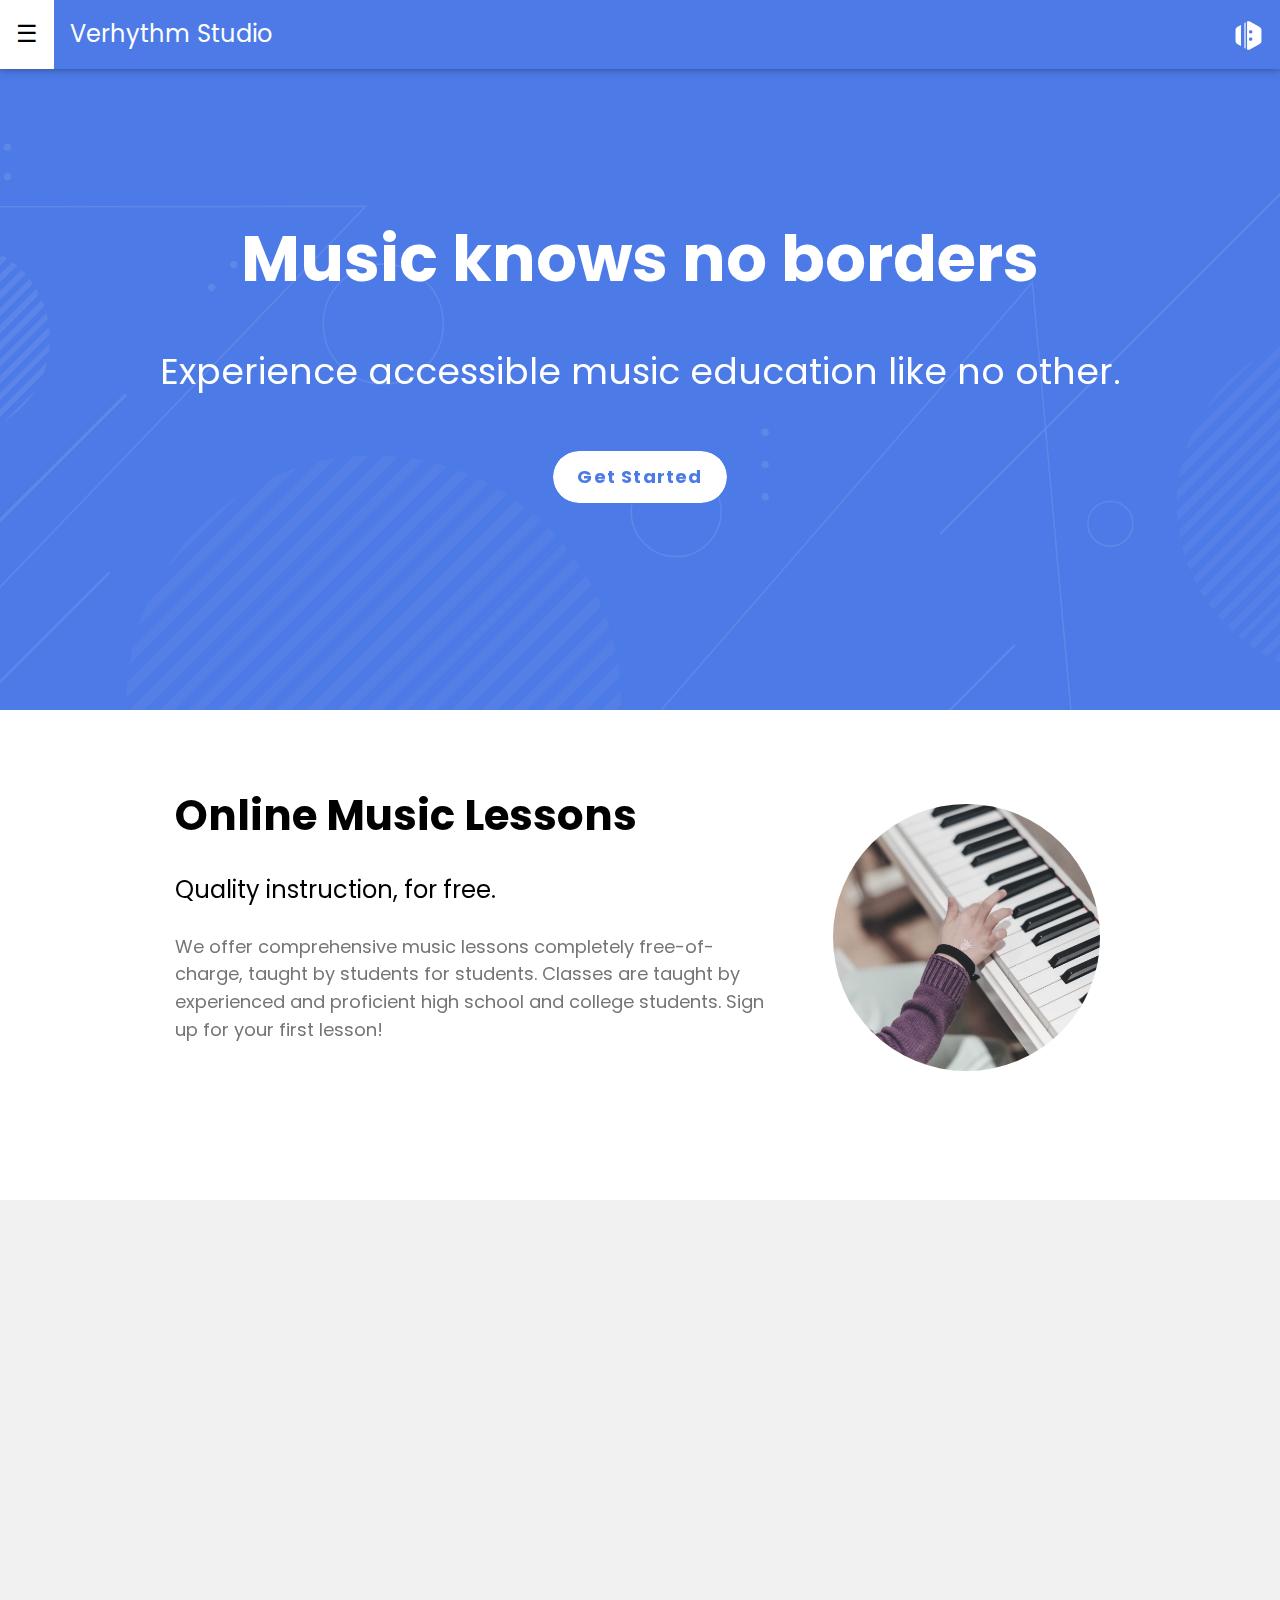
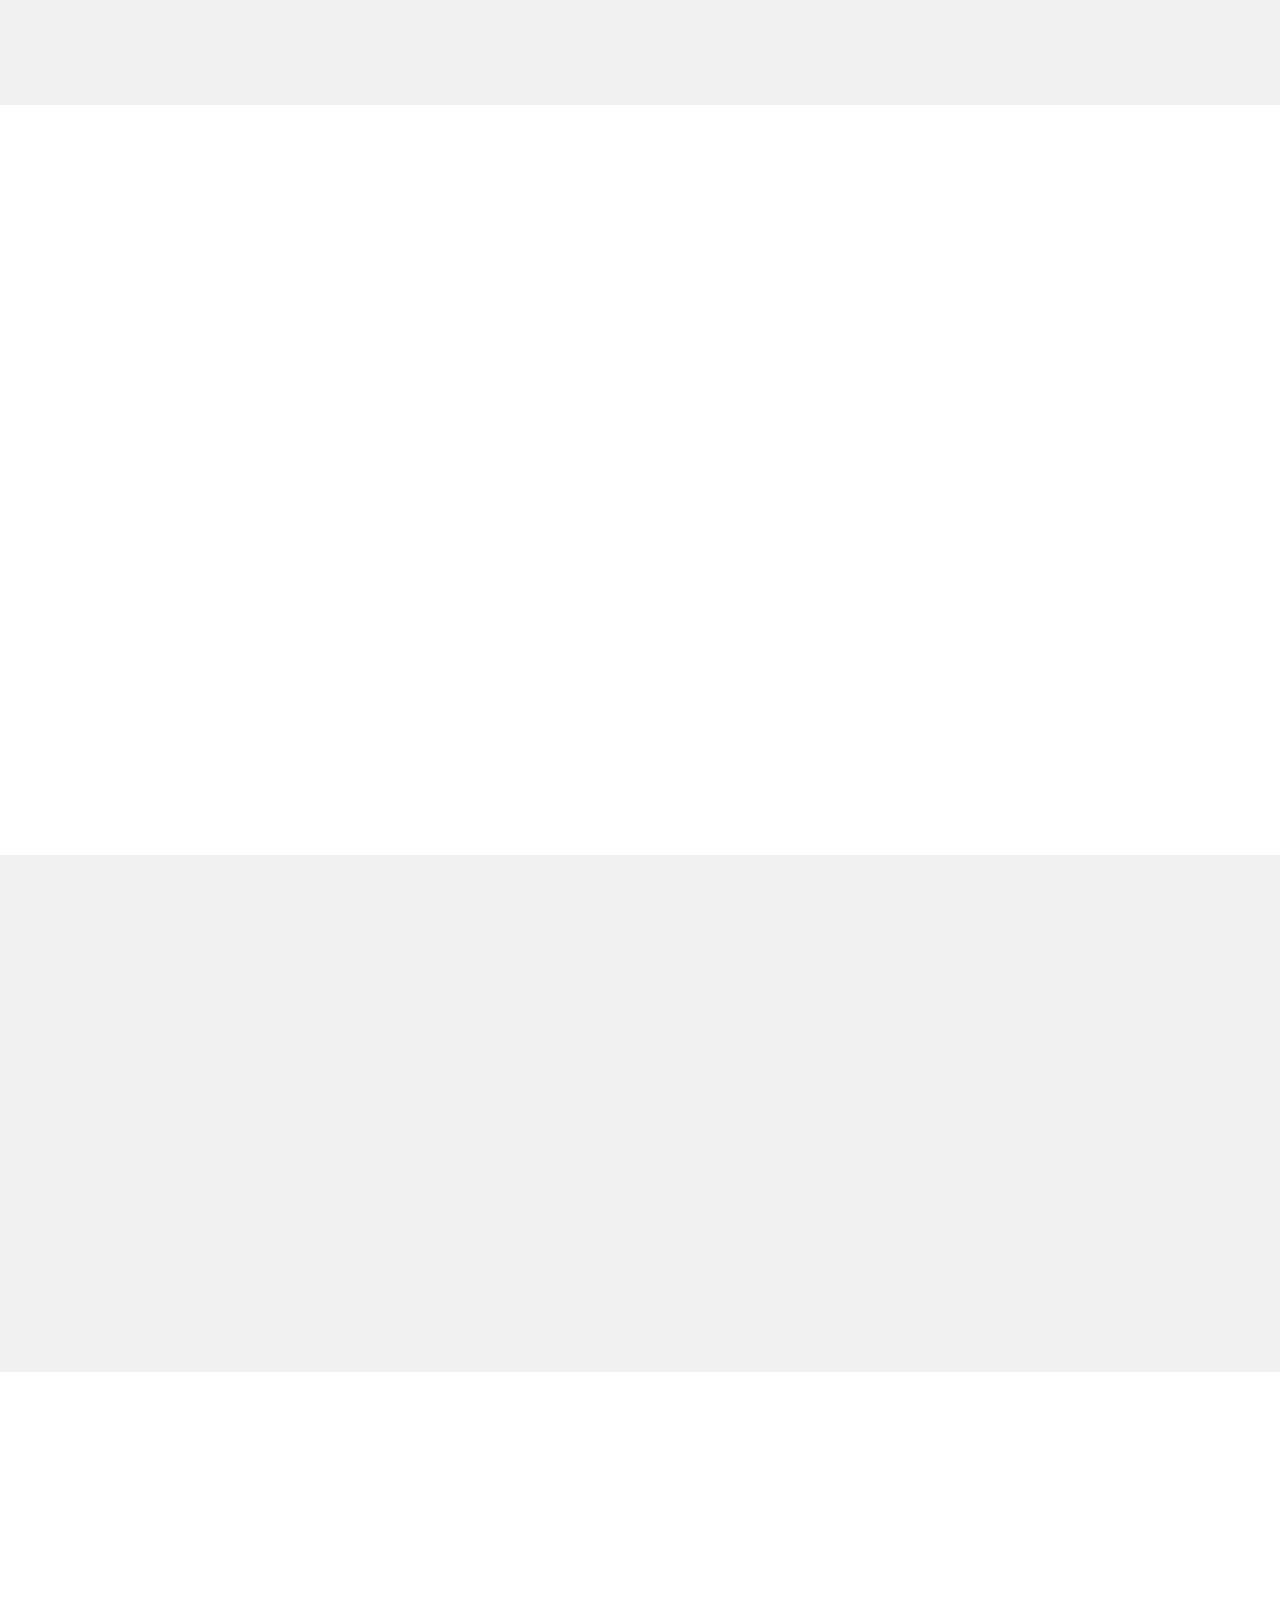
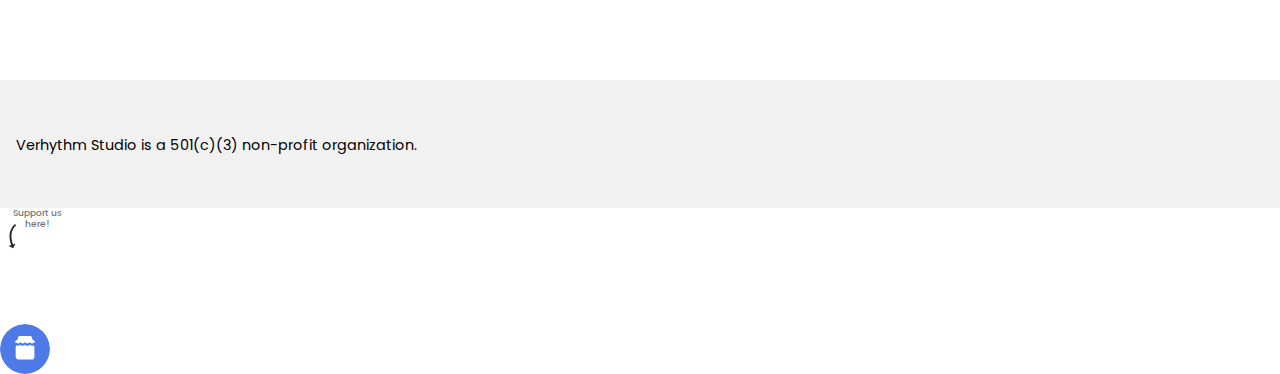
==== index.html @ 6db0c498 "Update index.html" ====
<!DOCTYPE html>
<html lang="en">
<head>
<title>Verhythm Studio</title>
<meta charset="UTF-8">
<meta name="description" content="We are Verhythm, a group of high school students dedicated to providing accessible and available music education for everyone.">
<meta property="og:image" content="metadata.svg">
<meta name="keywords" content="Music, music lessons, music education, education, nonprofit, non-profit,
high school, free music lessons, free lessons, piano, violin, cello, flute, trumpet,
reading sheet music, music theory, strings, instrument lessons, instrument">
<meta name="icon" type="image/x-icon" href="favicon.ico">
<meta name="viewport" content="width=device-width, initial-scale=1">
<link rel="stylesheet" href="/css/main.css">
<link rel="stylesheet" href="https://fonts.googleapis.com/css?family=Poppins">
<link rel="stylesheet" href="https://unpkg.com/aos@next/dist/aos.css" />
<style>
body,h1,h2,h3,h4,h5 {font-family: "Poppins", sans-serif}
body {font-size:16px;}
.w3-half img{margin-bottom:-6px;margin-top:16px;opacity:0.8;cursor:pointer}
.w3-half img:hover{opacity:1}
</style>
</head>
<body>

<!-- Sidebar/menu -->
<nav class="w3-sidebar w3-card w3-top w3-large w3-padding w3-animate-left" style="display:none;z-index:3;width:280px;font-weight:bold;" id="mySidebar"><br>

  <div class="w3-container">
  	  <a href="javascript:void(0)" onclick="w3_close()" class="w3-button w3-xlarge w3-hover-light-grey">&times;</a>
    <h3 class="w3-padding"><b>Verhythm<br>Studio</b></h3>
  	<div class="w3-bar-block">
    	<a onclick="w3_close()" class="w3-bar-item w3-button w3-hover-light-grey">Home</a> 
    	<a href="https://aecyi.github.io/lessons" onclick="w3_close()" class="w3-bar-item w3-button w3-hover-light-grey">Lessons</a> 
    	<a href="https://aecyi.github.io/resources" onclick="w3_close()" class="w3-bar-item w3-button w3-hover-light-grey">Resources</a> 
    	<a href="https://verhythm.org/our-team" onclick="w3_close()" class="w3-bar-item w3-button w3-hover-light-grey">Our Team</a> 
    	<a href="https://aecyi.github.io/join-us" onclick="w3_close()" class="w3-bar-item w3-button w3-hover-light-grey">Join Us</a> 
    	<a href="https://aecyi.github.io/contact" onclick="w3_close()" class="w3-bar-item w3-button w3-hover-light-grey">Contact</a>
    	<a href="https://aecyi.github.io/donate" onclick="w3_close()" class="w3-bar-item w3-button w3-hover-indigo">Donate</a>
 	 </div>
  </div>
  
</nav>


<!-- Top menu -->
<div class="w3-top" style="z-index:2;">
  <div class="w3-indigo w3-xlarge w3-card" style="max-width:100%;margin:auto;">
    <div class="w3-button w3-padding-16 w3-left w3-hover-white" onclick="w3_open()">☰</div>
    <div class="w3-button w3-right w3-padding-16 w3-hover-indigo"><img src="white logo.svg" style="width:31px"></div>
    <div class="w3-button w3-center w3-padding-16 w3-hover-indigo">Verhythm Studio</div>
  </div>
</div>


<!-- Header -->
<header class="blue-background w3-container w3-center w3-text-white" style="padding:200px 30px">
  <h1 class="w3-jumbo" data-aos="fade-in" data-aos-delay="50"><b>Music knows no borders</b></h1>
  <p class="w3-xxlarge" data-aos="fade-in" data-aos-delay="200">Experience accessible music education like no other.</p>
<a href="https://aecyi.github.io/lessons" class="white-button w3-padding-large w3-large w3-margin-top" data-aos="fade-up" data-aos-delay="500"><b>Get Started</b></a>
</header>


<!-- Music Lessons -->
<div class="w3-row-padding w3-padding-64 w3-container w3-white">
  <div class="w3-content">
    <div class="w3-twothird" data-aos="fade-in" style="padding-left: 25px;padding-right: 25px">
      <h1><b>Online Music Lessons</b></h1>
      <p class="w3-xlarge">Quality instruction, for free.</p>

      <p class="w3-text-grey">We offer comprehensive music lessons completely free-of-charge, taught by students for students. 
Classes are taught by experienced and proficient high school and college students.  Sign up for your first lesson!</p>
<a href="https://aecyi.github.io/lessons" class="blue-button w3-padding-large w3-large w3-margin-top" data-aos="fade-in" data-aos-delay="100"><b>Learn More</b></a>
    </div>

    <div class="w3-third w3-center" data-aos="fade-in">
      <img src="music lessons.jpg" style="width:100%;border-radius:50%;padding:30px;vertical-align:middle" alt="Person playing the piano">
    </div>
  </div>
</div>


<!-- Online Resources -->
<div class="w3-row-padding w3-light-grey w3-padding-64 w3-container">
  <div class="w3-content">
    <div class="w3-third w3-center" data-aos="fade-in">
      <img src="glasses.jpg" style="width:100%;border-radius:50%;padding:30px;vertical-align:middle" alt="Glasses and sheet music">
    </div>

    <div class="w3-twothird" data-aos="fade-in" style="text-align:right;padding-left: 25px;padding-right: 25px">
      <h1><b>Online Music Resources</b></h1>
      <h4 class="w3-padding-16">Self-study with confidence.</h4>

      <p class="w3-text-dark-grey">We have a collection of online resources, including instructional videos and quizzes, that are dedicated to helping beginner students get started. 
Courses include reading sheet music, music theory, and others!</p>
<a href="https://aecyi.github.io/resources" class="blue-button w3-padding-large w3-large w3-margin-top" data-aos="fade-in" data-aos-delay="100"><b>Learn More</b></a>

    </div>
  </div>
</div>


<!-- Our Vision -->
<div class="w3-container black-background w3-text-white w3-center w3-padding-64">
    <h1 class="w3-margin w3-xlarge" data-aos="fade-in" style="padding-left: 25px;padding-right: 25px">We're a group of high school students dedicated to providing free music education for all.</h1>
<a href="https://aecyi.github.io/our-vision" class="white-button-black w3-padding-large w3-large w3-margin-top" data-aos="fade-in" data-aos-delay="100"><b>Our Vision</b></a>
</div>


<!-- Our Team -->
<div class="w3-row-padding w3-padding-64 w3-container w3-white">
  <div class="w3-content">
    <div class="w3-twothird" data-aos="fade-in" style="padding-left: 25px;padding-right: 25px">
      <h1><b>Our Team</b></h1>
      <h4 class="w3-padding-16">Meet your music instructors.</h4>

      <p class="w3-text-grey">Verhythm is composed of a team of volunteer instructors and operations members. Our experienced teachers are passionate about what they do and patient with children.</p>
<a href="https://aecyi.github.io/our-team" class="blue-button w3-padding-large w3-large w3-margin-top" data-aos="fade-in" data-aos-delay="100"><b>Our Team</b></a>

    </div>

    <div class="w3-third w3-center" data-aos="fade-in">
      <img src="team.jpg" style="width:100%;border-radius:50%;padding:30px;vertical-align:middle" alt="Team-building">
    </div>
  </div>
</div>


<!-- Join Our Team -->
<div class="w3-row-padding w3-light-grey w3-padding-64 w3-container">
  <div class="w3-content">
    <div class="w3-third w3-center" data-aos="fade-in">
      <img src="hourglass.jpg" style="width:100%;border-radius:50%;padding:30px;vertical-align:middle" alt="Hourglass">
    </div>

    <div class="w3-twothird" data-aos="fade-in" style="text-align:right;padding-left: 25px;padding-right: 25px">
      <h1><b>Teach at Verhythm</b></h1>
      <h4 class="w3-padding-16">Become an instructor and earn volunteer hours.</h4>

      <p class="w3-text-dark-grey">Love to teach students? Want to earn some extra volunteer hours? Apply to be an instructor at Verhythm!
We’re always looking for passionate, skilled instructors to join our team.</p>
<a href="https://aecyi.github.io/join-us" class="blue-button w3-padding-large w3-large w3-margin-top" data-aos="fade-in" data-aos-delay="100"><b>Join Our Team</b></a>
    </div>
  </div>
</div>


<!-- Donate -->
<div class="w3-container indigo-background w3-text-white w3-center w3-padding-64">
    <h1 class="w3-margin w3-xlarge" data-aos="fade-in" style="padding-left: 25px;padding-right: 25px">Want to support our cause? Consider making a donation towards Verhythm Studio. 100% goes towards improving our organization.</h1>
<a href="https://aecyi.github.io/donate" class="white-button-dark w3-padding-large w3-large w3-margin-top" data-aos="fade-in" data-aos-delay="100"><b>Donate</b></a>
</div>


<!-- Footer -->
<div class="w3-light-grey w3-container w3-padding-32" style="padding-right:58px"><p class="w3-left"><small>Verhythm Studio is a 501(c)(3) non-profit organization.</small></p></div>


<script>

// Script to open and close sidebar
function w3_open() {
  document.getElementById("mySidebar").style.display = "block";
  document.getElementById("myOverlay").style.display = "block";
}
 
function w3_close() {
  document.getElementById("mySidebar").style.display = "none";
  document.getElementById("myOverlay").style.display = "none";
}

// Modal Image Gallery
function onClick(element) {
  document.getElementById("img01").src = element.src;
  document.getElementById("modal01").style.display = "block";
  var captionText = document.getElementById("caption");
  captionText.innerHTML = element.alt;
}

</script>

<!-- initiate aos -->
<script src="https://unpkg.com/aos@next/dist/aos.js"></script>
<script>
    AOS.init({once:true, duration:"600"});
</script>

<script>
	var style = 2;
	var position = 1;
	var kofi = 1;
	var kofi_url = "https://www.ko-fi.com";
	var bmc = 1;
	var bmc_url = "https://www.buymeacoffee.com";
	var patreon = 1;
	var pat_url = "https://www.patreon.com";
	var paypal = 0;
</script>
<link rel="stylesheet" href="https://free-tiny.b-cdn.net/tinyjar.css">
<!-- <script src="https://free-tiny.b-cdn.net/tinyjar-script.js"></script> -->
<script src="coinwidget.js"></script>
	

</body>
</html>
---- css/main.css ----
/* W3.CSS 4.15 December 2020 by Jan Egil and Borge Refsnes */
html{box-sizing:border-box}*,*:before,*:after{box-sizing:inherit}
/* Extract from normalize.css by Nicolas Gallagher and Jonathan Neal git.io/normalize */
html{-ms-text-size-adjust:100%;-webkit-text-size-adjust:100%}body{margin:0}
article,aside,details,figcaption,figure,footer,header,main,menu,nav,section{display:block}summary{display:list-item}
audio,canvas,progress,video{display:inline-block}progress{vertical-align:baseline}
audio:not([controls]){display:none;height:0}[hidden],template{display:none}
a{background-color:transparent}a:active,a:hover{outline-width:0}
abbr[title]{border-bottom:none;text-decoration:underline;text-decoration:underline dotted}
b,strong{font-weight:bolder}dfn{font-style:italic}mark{background:#ff0;color:#000}
small{font-size:80%}sub,sup{font-size:75%;line-height:0;position:relative;vertical-align:baseline}
sub{bottom:-0.25em}sup{top:-0.5em}figure{margin:1em 40px}img{border-style:none}
code,kbd,pre,samp{font-family:monospace,monospace;font-size:1em}hr{box-sizing:content-box;height:0;overflow:visible}
button,input,select,textarea,optgroup{font:inherit;margin:0}optgroup{font-weight:bold}
button,input{overflow:visible}button,select{text-transform:none}
button,[type=button],[type=reset],[type=submit]{-webkit-appearance:button}
button::-moz-focus-inner,[type=button]::-moz-focus-inner,[type=reset]::-moz-focus-inner,[type=submit]::-moz-focus-inner{border-style:none;padding:0}
button:-moz-focusring,[type=button]:-moz-focusring,[type=reset]:-moz-focusring,[type=submit]:-moz-focusring{outline:1px dotted ButtonText}
fieldset{border:1px solid #c0c0c0;margin:0 2px;padding:.35em .625em .75em}
legend{color:inherit;display:table;max-width:100%;padding:0;white-space:normal}textarea{overflow:auto}
[type=checkbox],[type=radio]{padding:0}
[type=number]::-webkit-inner-spin-button,[type=number]::-webkit-outer-spin-button{height:auto}
[type=search]{-webkit-appearance:textfield;outline-offset:-2px}
[type=search]::-webkit-search-decoration{-webkit-appearance:none}
::-webkit-file-upload-button{-webkit-appearance:button;font:inherit}
/* End extract */
html,body{font-family:Verdana,sans-serif;font-size:15px;line-height:1.53}html{overflow-x:hidden}
h1{font-size:42px}h2{font-size:38px}h3{font-size:32px}h4{font-size:26px}h5{font-size:20px}h6{font-size:20px}p{font-size:18px}
.w3-serif{font-family:serif}.w3-sans-serif{font-family:sans-serif}.w3-cursive{font-family:cursive}.w3-monospace{font-family:monospace}
h1,h2,h3,h4,h5,h6{font-family:"Segoe UI",Arial,sans-serif;font-weight:400;margin:10px 0}.w3-wide{letter-spacing:5px}
hr{border:0;border-top:1px solid #eee;margin:20px 0}
.w3-image{max-width:100%;height:auto}img{vertical-align:middle}a{color:inherit}
.w3-table,.w3-table-all{border-collapse:collapse;border-spacing:0;width:100%;display:table}
.w3-table-all{border:1px solid #ccc}
.w3-bordered tr,.w3-table-all tr{border-bottom:1px solid #ddd}
.w3-striped tbody tr:nth-child(even){background-color:#f1f1f1}
.w3-table-all tr:nth-child(odd){background-color:#fff}
.w3-table-all tr:nth-child(even){background-color:#f1f1f1}
.w3-hoverable tbody tr:hover,.w3-ul.w3-hoverable li:hover{background-color:#ccc}
.w3-centered tr th,.w3-centered tr td{text-align:center}
.w3-table td,.w3-table th,.w3-table-all td,.w3-table-all th{padding:8px 8px;display:table-cell;text-align:left;vertical-align:top}
.w3-table th:first-child,.w3-table td:first-child,.w3-table-all th:first-child,.w3-table-all td:first-child{padding-left:16px}
.w3-btn,.w3-button{border:none;display:inline-block;padding:8px 16px;vertical-align:middle;overflow:hidden;text-decoration:none;color:inherit;background-color:inherit;text-align:center;cursor:pointer;white-space:nowrap}
.w3-btn:hover{box-shadow:0 8px 16px 0 rgba(0,0,0,0.2),0 6px 20px 0 rgba(0,0,0,0.19)}
.w3-btn,.w3-button{-webkit-touch-callout:none;-webkit-user-select:none;-khtml-user-select:none;-moz-user-select:none;-ms-user-select:none;user-select:none}   
.w3-disabled,.w3-btn:disabled,.w3-button:disabled{cursor:not-allowed;opacity:0.3}
.w3-disabled *,:disabled *{pointer-events:none}
.w3-btn.w3-disabled:hover,.w3-btn:disabled:hover{box-shadow:none}
.w3-badge,.w3-tag{background-color:#000;color:#fff;display:inline-block;padding-left:8px;padding-right:8px;text-align:center}.w3-badge{border-radius:50%}
.w3-ul{list-style-type:none;padding:0;margin:0}
.w3-ul li{padding:8px 16px;border-bottom:1px solid #ddd}
.w3-ul li:last-child{border-bottom:none}
.w3-tooltip,.w3-display-container{position:relative}
.w3-tooltip .w3-text{display:none}.w3-tooltip:hover .w3-text{display:inline-block}
.w3-ripple:active{opacity:0.5}.w3-ripple{transition:opacity 0s}
.w3-input{padding:8px;display:block;border:none;border-bottom:1px solid #ccc;width:100%}
.w3-select{padding:9px 0;width:100%;border:none;border-bottom:1px solid #ccc}
.w3-dropdown-click,.w3-dropdown-hover{position:relative;display:inline-block;cursor:pointer}
.w3-dropdown-hover:hover .w3-dropdown-content{display:block}
.w3-dropdown-hover:first-child,.w3-dropdown-click:hover{background-color:#ccc;color:#000}
.w3-dropdown-hover:hover > .w3-button:first-child,.w3-dropdown-click:hover > .w3-button:first-child{background-color:#ccc;color:#000}
.w3-dropdown-content{cursor:auto;color:#000;background-color:#fff;display:none;position:absolute;min-width:160px;margin:0;padding:0;z-index:1}
.w3-check,.w3-radio{width:24px;height:24px;position:relative;top:6px}
.w3-sidebar{height:100%;width:200px;background-color:#fff;position:fixed!important;z-index:1;overflow:auto}
.w3-bar-block .w3-dropdown-hover,.w3-bar-block .w3-dropdown-click{width:100%}
.w3-bar-block .w3-dropdown-hover .w3-dropdown-content,.w3-bar-block .w3-dropdown-click .w3-dropdown-content{min-width:100%}
.w3-bar-block .w3-dropdown-hover .w3-button,.w3-bar-block .w3-dropdown-click .w3-button{width:100%;text-align:left;padding:8px 16px}
.w3-main,#main{transition:margin-left .4s}
.w3-modal{z-index:3;display:none;padding-top:100px;position:fixed;left:0;top:0;width:100%;height:100%;overflow:auto;background-color:rgb(0,0,0);background-color:rgba(0,0,0,0.4)}
.w3-modal-content{margin:auto;background-color:#fff;position:relative;padding:0;outline:0;width:600px}
.w3-bar{width:100%;overflow:hidden}
.w3-center .w3-bar{display:inline-block;width:auto}
.w3-bar .w3-bar-item{padding:8px 16px;float:left;width:auto;border:none;display:block;outline:0}
.w3-bar .w3-dropdown-hover,.w3-bar .w3-dropdown-click{position:static;float:left}
.w3-bar .w3-button{white-space:normal}
.w3-bar-block .w3-bar-item{width:100%;display:block;padding:8px 16px;text-align:left;border:none;white-space:normal;float:none;outline:0}
.w3-bar-block.w3-center 
.w3-bar-item{text-align:center}
.w3-block{display:block;width:100%}
.w3-responsive{display:block;overflow-x:auto}
.w3-container:after,.w3-container:before,.w3-panel:after,.w3-panel:before,.w3-row:after,.w3-row:before,.w3-row-padding:after,.w3-row-padding:before,
.w3-cell-row:before,.w3-cell-row:after,.w3-clear:after,.w3-clear:before,.w3-bar:before,.w3-bar:after{content:"";display:table;clear:both}
.w3-col,.w3-half,.w3-third,.w3-twothird,.w3-threequarter,.w3-quarter{float:left;width:100%}

.w3-col.s1{width:8.33333%}
.w3-col.s2{width:16.66666%}
.w3-col.s3{width:24.99999%}
.w3-col.s4{width:33.33333%}
.w3-col.s5{width:41.66666%}
.w3-col.s6{width:49.99999%}
.w3-col.s7{width:58.33333%}
.w3-col.s8{width:66.66666%}
.w3-col.s9{width:74.99999%}
.w3-col.s10{width:83.33333%}
.w3-col.s11{width:91.66666%}
.w3-col.s12{width:99.99999%}

@media (min-width:900px){.w3-col.m1{width:8.33333%}.w3-col.m2{width:16.66666%}.w3-col.m3,.w3-quarter{width:24.99999%}.w3-col.m4,.w3-third{width:33.33333%}
.w3-col.m5{width:41.66666%}.w3-col.m6,.w3-half{width:49.99999%}.w3-col.m7{width:58.33333%}.w3-col.m8,.w3-twothird{width:66.66666%}
.w3-col.m9,.w3-threequarter{width:74.99999%}.w3-col.m10{width:83.33333%}.w3-col.m11{width:91.66666%}.w3-col.m12{width:99.99999%}}
@media (min-width:993px){.w3-col.l1{width:8.33333%}.w3-col.l2{width:16.66666%}.w3-col.l3{width:24.99999%}.w3-col.l4{width:33.33333%}
.w3-col.l5{width:41.66666%}.w3-col.l6{width:49.99999%}.w3-col.l7{width:58.33333%}.w3-col.l8{width:66.66666%}
.w3-col.l9{width:74.99999%}.w3-col.l10{width:83.33333%}.w3-col.l11{width:91.66666%}.w3-col.l12{width:99.99999%}}
.w3-rest{overflow:hidden}.w3-stretch{margin-left:-16px;margin-right:-16px}
.w3-content,.w3-auto{margin-left:auto;margin-right:auto}.w3-content{max-width:980px}.w3-auto{max-width:1140px}
.w3-cell-row{display:table;width:100%}.w3-cell{display:table-cell}
.w3-cell-top{vertical-align:top}.w3-cell-middle{vertical-align:middle}.w3-cell-bottom{vertical-align:bottom}
.w3-hide{display:none!important}.w3-show-block,.w3-show{display:block!important}.w3-show-inline-block{display:inline-block!important}
@media (max-width:1205px){.w3-auto{max-width:95%}}
@media (max-width:600px){.w3-modal-content{margin:0 10px;width:auto!important}.w3-modal{padding-top:30px}
.w3-dropdown-hover.w3-mobile .w3-dropdown-content,.w3-dropdown-click.w3-mobile .w3-dropdown-content{position:relative}	
.w3-hide-small{display:none!important}.w3-mobile{display:block;width:100%!important}.w3-bar-item.w3-mobile,.w3-dropdown-hover.w3-mobile,.w3-dropdown-click.w3-mobile{text-align:center}
.w3-dropdown-hover.w3-mobile,.w3-dropdown-hover.w3-mobile .w3-btn,.w3-dropdown-hover.w3-mobile .w3-button,.w3-dropdown-click.w3-mobile,.w3-dropdown-click.w3-mobile .w3-btn,.w3-dropdown-click.w3-mobile .w3-button{width:100%}}
@media (max-width:768px){.w3-modal-content{width:500px}.w3-modal{padding-top:50px}}
@media (min-width:993px){.w3-modal-content{width:900px}.w3-hide-large{display:none!important}.w3-sidebar.w3-collapse{display:block!important}}
@media (max-width:992px) and (min-width:601px){.w3-hide-medium{display:none!important}}
@media (max-width:992px){.w3-sidebar.w3-collapse{display:none}.w3-main{margin-left:0!important;margin-right:0!important}.w3-auto{max-width:100%}}

.w3-top,.w3-bottom{position:fixed;width:100%;z-index:1}
.w3-top{top:0}
.w3-bottom{bottom:0}
.w3-overlay{position:fixed;display:none;width:100%;height:100%;top:0;left:0;right:0;bottom:0;background-color:rgba(0,0,0,0.5);z-index:2}

.w3-display-topleft{position:absolute;left:0;top:0}
.w3-display-topright{position:absolute;right:0;top:0}
.w3-display-bottomleft{position:absolute;left:0;bottom:0}
.w3-display-bottomright{position:absolute;right:0;bottom:0}
.w3-display-middle{position:absolute;top:50%;left:50%;transform:translate(-50%,-50%);-ms-transform:translate(-50%,-50%)}
.w3-display-left{position:absolute;top:50%;left:0%;transform:translate(0%,-50%);-ms-transform:translate(-0%,-50%)}
.w3-display-right{position:absolute;top:50%;right:0%;transform:translate(0%,-50%);-ms-transform:translate(0%,-50%)}
.w3-display-topmiddle{position:absolute;left:50%;top:0;transform:translate(-50%,0%);-ms-transform:translate(-50%,0%)}
.w3-display-bottommiddle{position:absolute;left:50%;bottom:0;transform:translate(-50%,0%);-ms-transform:translate(-50%,0%)}
.w3-display-container:hover .w3-display-hover{display:block}
.w3-display-container:hover span.w3-display-hover{display:inline-block}
.w3-display-hover{display:none}
.w3-display-position{position:absolute}
.w3-circle{border-radius:50%}

.w3-round-small{border-radius:2px}
.w3-round,.w3-round-medium{border-radius:4px}
.w3-round-large{border-radius:8px}
.w3-round-xlarge{border-radius:16px}
.w3-round-xxlarge{border-radius:32px}

.w3-row-padding,.w3-row-padding>.w3-half,.w3-row-padding>.w3-third,.w3-row-padding>.w3-twothird,.w3-row-padding>.w3-threequarter,.w3-row-padding>.w3-quarter,.w3-row-padding>.w3-col{padding:0 8px}
.w3-container,.w3-panel{padding:0.01em 16px}
.w3-panel{margin-top:16px;margin-bottom:16px}
.w3-code,.w3-codespan{font-family:Consolas,"courier new";font-size:16px}
.w3-code{width:auto;background-color:#fff;padding:8px 12px;border-left:4px solid #4CAF50;word-wrap:break-word}
.w3-codespan{color:crimson;background-color:#f1f1f1;padding-left:4px;padding-right:4px;font-size:110%}
.w3-card,.w3-card-2{box-shadow:0 2px 5px 0 rgba(0,0,0,0.16),0 2px 10px 0 rgba(0,0,0,0.12)}
.w3-card-4,.w3-hover-shadow:hover{box-shadow:0 4px 10px 0 rgba(0,0,0,0.2),0 4px 20px 0 rgba(0,0,0,0.19)}

.w3-spin{animation:w3-spin 2s infinite linear}@keyframes w3-spin{0%{transform:rotate(0deg)}100%{transform:rotate(359deg)}}
.w3-animate-fading{animation:fading 10s infinite}@keyframes fading{0%{opacity:0}50%{opacity:1}100%{opacity:0}}
.w3-animate-opacity{animation:opac 0.8s}@keyframes opac{from{opacity:0} to{opacity:1}}
.w3-animate-top{position:relative;animation:animatetop 0.4s}@keyframes animatetop{from{top:-300px;opacity:0} to{top:0;opacity:1}}
.w3-animate-left{position:relative;animation:animateleft 0.4s}@keyframes animateleft{from{left:-300px;opacity:0} to{left:0;opacity:1}}
.w3-animate-right{position:relative;animation:animateright 0.4s}@keyframes animateright{from{right:-300px;opacity:0} to{right:0;opacity:1}}
.w3-animate-bottom{position:relative;animation:animatebottom 0.4s}@keyframes animatebottom{from{bottom:-300px;opacity:0} to{bottom:0;opacity:1}}
.w3-animate-zoom {animation:animatezoom 0.6s}@keyframes animatezoom{from{transform:scale(0)} to{transform:scale(1)}}
.w3-animate-input{transition:width 0.4s ease-in-out}
.w3-animate-input:focus{width:100%!important}

.w3-opacity,.w3-hover-opacity:hover{opacity:0.60}
.w3-opacity-off,.w3-hover-opacity-off:hover{opacity:1}
.w3-opacity-max{opacity:0.25}
.w3-opacity-min{opacity:0.75}
.w3-greyscale-max,.w3-grayscale-max,.w3-hover-greyscale:hover,.w3-hover-grayscale:hover{filter:grayscale(100%)}
.w3-greyscale,.w3-grayscale{filter:grayscale(75%)}
.w3-greyscale-min,.w3-grayscale-min{filter:grayscale(50%)}
.w3-sepia{filter:sepia(75%)}.w3-sepia-max,.w3-hover-sepia:hover{filter:sepia(100%)}
.w3-sepia-min{filter:sepia(50%)}

.w3-tiny{font-size:10px!important}
.w3-small{font-size:12px!important}
.w3-medium{font-size:15px!important}
.w3-large{font-size:18px!important}
.w3-xlarge{font-size:24px!important}
.w3-xxlarge{font-size:36px!important}
.w3-xxxlarge{font-size:48px!important}
.w3-jumbo{font-size:64px!important}
.w3-left-align{text-align:left!important}
.w3-right-align{text-align:right!important}
.w3-justify{text-align:justify!important}
.w3-center{text-align:center!important}

.w3-border-0{border:0!important}
.w3-border{border:1px solid #ccc!important}
.w3-border-top{border-top:1px solid #ccc!important}
.w3-border-bottom{border-bottom:1px solid #ccc!important}
.w3-border-left{border-left:1px solid #ccc!important}
.w3-border-right{border-right:1px solid #ccc!important}

.w3-topbar{border-top:6px solid #ccc!important}
.w3-bottombar{border-bottom:6px solid #ccc!important}
.w3-leftbar{border-left:6px solid #ccc!important}
.w3-rightbar{border-right:6px solid #ccc!important}
.w3-section,.w3-code{margin-top:16px!important;margin-bottom:16px!important}

.w3-margin{margin:16px!important}
.w3-margin-top{margin-top:16px!important}
.w3-margin-bottom{margin-bottom:16px!important}
.w3-margin-left{margin-left:16px!important}
.w3-margin-right{margin-right:16px!important}

.w3-padding-small{padding:4px 8px!important}
.w3-padding{padding:8px 16px!important}
.w3-padding-large{padding:12px 24px!important}
.w3-padding-4{padding-top:4px!important;padding-bottom:4px!important}
.w3-padding-8{padding-top:8px!important;padding-bottom:8px!important}
.w3-padding-16{padding-top:16px!important;padding-bottom:16px!important}
.w3-padding-24{padding-top:24px!important;padding-bottom:24px!important}
.w3-padding-32{padding-top:32px!important;padding-bottom:32px!important}
.w3-padding-48{padding-top:48px!important;padding-bottom:48px!important}
.w3-padding-64{padding-top:64px!important;padding-bottom:64px!important}
.w3-padding-top-64{padding-top:64px!important}.w3-padding-top-48{padding-top:48px!important}
.w3-padding-top-32{padding-top:32px!important}.w3-padding-top-24{padding-top:24px!important}

.w3-left{float:left!important}
.w3-right{float:right!important}

.w3-button:hover{color:#000!important;background-color:#ccc!important}
.w3-transparent,.w3-hover-none:hover{background-color:transparent!important}
.w3-hover-none:hover{box-shadow:none!important}

/* Colors */
.w3-indigo,.w3-hover-indigo:hover{color:#fff!important;background-color:#4d7ae6!important}
.w3-indigo-alt,.w3-hover-indigo-alt:hover{color:#fff!important;background-color:#4570D3!important}
.w3-lighter-indigo,.w3-hover-lighter-indigo:hover{color:#fff!important;background-color:#88a2dd!important}
.w3-lighter-indigo-alt,.w3-hover-lighter-indigo-alt:hover{color:#fff!important;background-color:#8FA6DB!important}
.w3-dark-indigo,.w3-hover-dark-indigo:hover{color:#fff!important;background-color:#163e9c!important}
.w3-light-indigo,.w3-hover-light-indigo:hover{color:#000!important;background-color:#e9eefc!important}
.w3-white,.w3-hover-white:hover{color:#000!important;background-color:#fff!important}
.w3-black,.w3-hover-black:hover{color:#fff!important;background-color:#292929!important}
.w3-black-blue,.w3-hover-black-blue:hover{color:#fff!important;background-color:#1F1E1D!important}
.w3-grey,.w3-hover-grey:hover,.w3-gray,.w3-hover-gray:hover{color:#000!important;background-color:#9e9e9e!important}
.w3-light-grey,.w3-hover-light-grey:hover,.w3-light-gray,.w3-hover-light-gray:hover{color:#000!important;background-color:#f1f1f1!important}
.w3-dark-grey,.w3-hover-dark-grey:hover,.w3-dark-gray,.w3-hover-dark-gray:hover{color:#fff!important;background-color:#616161!important}
.w3-darker-grey,.w3-hover-darker-grey:hover,.w3-darker-gray,.w3-hover-darker-gray:hover{color:#fff!important;background-color:#212121!important}



/* Text colors */
.w3-text-indigo,.w3-hover-text-indigo:hover{color:#4d7ae6!important}
.w3-text-lighter-indigo,.w3-hover-text-lighter-indigo:hover{color:#88a2dd!important}
.w3-text-dark-indigo,.w3-hover-text-dark-indigo:hover{color:#163e9c!important}
.w3-text-light-indigo,.w3-hover-text-light-indigo:hover{color:#e9eefc!important}
.w3-text-white,.w3-hover-text-white:hover{color:#fff!important}
.w3-text-black,.w3-hover-text-black:hover{color:#000!important}
.w3-text-black-alt,.w3-hover-text-black:hover{color:#292929!important}
.w3-text-grey,.w3-hover-text-grey:hover,.w3-text-gray,.w3-hover-text-gray:hover{color:#757575!important}
.w3-text-light-grey,.w3-hover-text-light-grey:hover,.w3-text-light-gray,.w3-hover-text-light-gray:hover{color:#f1f1f1!important}
.w3-text-dark-grey,.w3-hover-text-dark-grey:hover,.w3-text-dark-gray,.w3-hover-text-dark-gray:hover{color:#3a3a3a!important}
.w3-text-darker-grey,.w3-hover-text-darker-grey:hover,.w3-text-darker-gray,.w3-hover-text-darker-gray:hover{color:#212121!important}

/* Border Colors */
.w3-border-indigo,.w3-hover-border-indigo:hover{border-color:#4d7ae6!important}
.w3-border-lighter-indigo,.w3-hover-border-lighter-indigo:hover{border-color:#88a2dd!important}
.w3-border-dark-indigo,.w3-hover-border-dark-indigo:hover{color:#163e9c!important}
.w3-border-light-indigo,.w3-hover-border-light-indigo:hover{color:#e9eefc!important}
.w3-border-white,.w3-hover-border-white:hover{border-color:#fff!important}
.w3-border-black,.w3-hover-border-black:hover{border-color:#000!important}
.w3-border-grey,.w3-hover-border-grey:hover,.w3-border-gray,.w3-hover-border-gray:hover{border-color:#9e9e9e!important}
.w3-border-light-grey,.w3-hover-border-light-grey:hover,.w3-border-light-gray,.w3-hover-border-light-gray:hover{border-color:#f1f1f1!important}
.w3-border-dark-grey,.w3-hover-border-dark-grey:hover,.w3-border-dark-gray,.w3-hover-border-dark-gray:hover{border-color:#616161!important}
.w3-border-darker-grey,.w3-hover-border-darker-grey:hover,.w3-border-darker-gray,.w3-hover-border-darker-gray:hover{border-color:#212121!important}



/* Parallax Images */
.sky-indigo, .night-black, .nebula-blue, .score-light, .team-black, 
.grey-background, .blue-background, .black-background, .indigo-background, 
.light-background, .dark-background {
  background-attachment: fixed;
  background-position: center;
  background-repeat: no-repeat;
  background-size: cover;
}

/* Sky indigo image */
.sky-indigo {
  background-image: url("sky.svg");
  min-height: 100%;
}

/* Night black image) */
.night-black {
  background-image: url("night.svg");
  min-height: 100%;
}

/* Nebula blue image */
.nebula-blue {
  background-image: url("nebula.svg");
  min-height: 100%;
}

/* Score light image */
.score-light {
  background-image: url("score.svg");
  min-height: 100%;
}

/* Team black image */
.team-black {
  background-image: url("team.svg");
  min-height: 100%;
}

/* Grey background image */
.grey-background {
  background-image: url("grey-background.svg");
  min-height: 100%;
}

/* Blue background image */
.blue-background {
  background-image: url("blue-background.svg");
  min-height: 100%;
}

/* Black background image */
.black-background {
  background-image: url("black-background.svg");
  min-height: 100%;
}

/* Indigo background image */
.indigo-background {
  background-image: url("indigo-background.svg");
  min-height: 100%;
}

/* Light background image */
.light-background {
  background-image: url("light-background.svg");
  min-height: 100%;
}

/* Dark background image */
.dark-background {
  background-image: url("dark-background.svg");
  min-height: 100%;
}

/* Fade containers */
.w3-circle-container {
  position: relative;
  width: 100%;
}

.w3-circle-image {
  display: block;
  width: 100%;
  height: auto;
  border-radius: 50%;
}

.w3-fade-overlay {
  position: absolute;
  top: 0;
  bottom: 0;
  left: 0;
  right: 0;
  height: 100%;
  width: 100%;
  opacity: 0;
  transition: .3s ease;
  background-color: #4d7ae6;
  border-radius: 50%;
}

.w3-circle-container:hover .w3-fade-overlay {
  opacity: 1;
}

.text {
  color: white;
  font-size: 20px;
  position: absolute;
  top: 50%;
  left: 50%;
  -webkit-transform: translate(-50%, -50%);
  -ms-transform: translate(-50%, -50%);
  transform: translate(-50%, -50%);
  text-align: center;
}


/* cool buttons :) */
.blue-button {
	 display: inline-block;
	 padding: 0.75rem 1.25rem;
	 text-decoration: none;
	 border-radius: 10rem;
	 color: #fff;
	 font-size: 1rem;
	 letter-spacing: 0.08rem;
	 transition: all 0.3s;
	 position: relative;
	 overflow: hidden;
	 z-index: 1;
}
 .blue-button:after {
	 content: "";
	 position: absolute;
	 bottom: 0;
	 left: 0;
	 width: 100%;
	 height: 100%;
	 background-color: #4d7ae6;
	 border-radius: 10rem;
	 z-index: -2;
}
 .blue-button:before {
	 content: "";
	 position: absolute;
	 bottom: 0;
	 left: 0;
	 width: 0%;
	 height: 100%;
	 background-color: #163e9d;
	 transition: all 0.3s;
	 border-radius: 10rem;
	 z-index: -1;
}
 .blue-button:hover {
	 color: #fff;
}
 .blue-button:hover:before {
	 width: 100%;
}

.white-button {
	 display: inline-block;
	 padding: 0.75rem 1.25rem;
	 text-decoration: none;
	 border-radius: 10rem;
	 color: #4d7ae6;
	 font-size: 1rem;
	 letter-spacing: 0.08rem;
	 transition: all 0.3s;
	 position: relative;
	 overflow: hidden;
	 z-index: 1;
}
 .white-button:after {
	 content: '';
	 position: absolute;
	 bottom: 0;
	 left: 0;
	 width: 100%;
	 height: 100%;
	 background-color: #fff;
	 border-radius: 10rem;
	 z-index: -2;
}
 .white-button:before {
	 content: '';
	 position: absolute;
	 bottom: 0;
	 left: 0;
	 width: 0%;
	 height: 100%;
	 background-color: #d9d9d9;
	 transition: all 0.3s;
	 border-radius: 10rem;
	 z-index: -1;
}
 .white-button:hover {
	 color: #4d7ae6;
}
 .white-button:hover:before {
	 width: 100%;
}

.white-button-black {
	 display: inline-block;
	 padding: 0.75rem 1.25rem;
	 text-decoration: none;
	 border-radius: 10rem;
	 color: #000;
	 font-size: 1rem;
	 letter-spacing: 0.08rem;
	 transition: all 0.3s;
	 position: relative;
	 overflow: hidden;
	 z-index: 1;
}
 .white-button-black:after {
	 content: '';
	 position: absolute;
	 bottom: 0;
	 left: 0;
	 width: 100%;
	 height: 100%;
	 background-color: #fff;
	 border-radius: 10rem;
	 z-index: -2;
}
 .white-button-black:before {
	 content: '';
	 position: absolute;
	 bottom: 0;
	 left: 0;
	 width: 0%;
	 height: 100%;
	 background-color: #d9d9d9;
	 transition: all 0.3s;
	 border-radius: 10rem;
	 z-index: -1;
}
 .white-button-black:hover {
	 color: #000;
}
 .white-button-black:hover:before {
	 width: 100%;
}

.white-button-dark {
	 display: inline-block;
	 padding: 0.75rem 1.25rem;
	 text-decoration: none;
	 border-radius: 10rem;
	 color: #163e9c;
	 font-size: 1rem;
	 letter-spacing: 0.08rem;
	 transition: all 0.3s;
	 position: relative;
	 overflow: hidden;
	 z-index: 1;
}
 .white-button-dark:after {
	 content: '';
	 position: absolute;
	 bottom: 0;
	 left: 0;
	 width: 100%;
	 height: 100%;
	 background-color: #fff;
	 border-radius: 10rem;
	 z-index: -2;
}
 .white-button-dark:before {
	 content: '';
	 position: absolute;
	 bottom: 0;
	 left: 0;
	 width: 0%;
	 height: 100%;
	 background-color: #d9d9d9;
	 transition: all 0.3s;
	 border-radius: 10rem;
	 z-index: -1;
}
 .white-button-dark:hover {
	 color: #163e9c;
}
 .white-button-dark:hover:before {
	 width: 100%;
}

.white-button-light {
	 display: inline-block;
	 padding: 0.75rem 1.25rem;
	 text-decoration: none;
	 border-radius: 10rem;
	 color: #8FA6DB;
	 font-size: 1rem;
	 letter-spacing: 0.08rem;
	 transition: all 0.3s;
	 position: relative;
	 overflow: hidden;
	 z-index: 1;
}
 .white-button-light:after {
	 content: '';
	 position: absolute;
	 bottom: 0;
	 left: 0;
	 width: 100%;
	 height: 100%;
	 background-color: #fff;
	 border-radius: 10rem;
	 z-index: -2;
}
 .white-button-light:before {
	 content: '';
	 position: absolute;
	 bottom: 0;
	 left: 0;
	 width: 0%;
	 height: 100%;
	 background-color: #d9d9d9;
	 transition: all 0.3s;
	 border-radius: 10rem;
	 z-index: -1;
}
 .white-button-light:hover {
	 color: #8FA6DB;
}
 .white-button-light:hover:before {
	 width: 100%;
}




/* 404 glitch */
.glitchWrapper-209Ebg{height:150px;padding:20px 0;-webkit-box-ordinal-group:3;-ms-flex-order:2;order:2}.glitch-oops{font-family:Poppins,sans-serif;font-weight:900;color:#bccdf5;font-size:150px;position:relative;display:inline-block}.glitch-oops:after,.glitch-oops:before{content:attr(data-text);position:absolute;top:0;left:0;width:100%;height:100%;background:#fff}.glitch-oops:before{left:2px;text-shadow:-2px 0 #4d7ae6;clip:rect(24px,550px,90px,0);-webkit-animation:glitch-anim-2-3Jj1Wz 3.9s linear infinite alternate-reverse;animation:glitch-anim-2-3Jj1Wz 3.9s linear infinite alternate-reverse}.glitch-oops:after{left:-3px;text-shadow:-2px 0 rgba(114,137,218,.3);clip:rect(85px,550px,140px,0);-webkit-animation:glitch-anim-n2MEks 1.9s linear infinite alternate-reverse;animation:glitch-anim-n2MEks 1.9s linear infinite alternate-reverse}@-webkit-keyframes glitch-anim-n2MEks{0%{clip:rect(3px,9999px,86px,0)}6.66666667%{clip:rect(27px,9999px,128px,0)}13.33333333%{clip:rect(35px,9999px,69px,0)}20%{clip:rect(10px,9999px,134px,0)}26.66666667%{clip:rect(23px,9999px,145px,0)}33.33333333%{clip:rect(40px,9999px,80px,0)}40%{clip:rect(33px,9999px,149px,0)}46.66666667%{clip:rect(50px,9999px,86px,0)}53.33333333%{clip:rect(57px,9999px,188px,0)}60%{clip:rect(79px,9999px,65px,0)}66.66666667%{clip:rect(21px,9999px,168px,0)}73.33333333%{clip:rect(62px,9999px,119px,0)}80%{clip:rect(4px,9999px,126px,0)}86.66666667%{clip:rect(10px,9999px,129px,0)}93.33333333%{clip:rect(51px,9999px,196px,0)}to{clip:rect(77px,9999px,73px,0)}}@keyframes glitch-anim-n2MEks{0%{clip:rect(3px,9999px,86px,0)}6.66666667%{clip:rect(27px,9999px,128px,0)}13.33333333%{clip:rect(35px,9999px,71px,0)}20%{clip:rect(10px,9999px,134px,0)}26.66666667%{clip:rect(23px,9999px,145px,0)}33.33333333%{clip:rect(40px,9999px,80px,0)}40%{clip:rect(33px,9999px,153px,0)}46.66666667%{clip:rect(50px,9999px,84px,0)}53.33333333%{clip:rect(57px,9999px,188px,0)}60%{clip:rect(79px,9999px,65px,0)}66.66666667%{clip:rect(21px,9999px,168px,0)}73.33333333%{clip:rect(62px,9999px,119px,0)}80%{clip:rect(4px,9999px,120px,0)}86.66666667%{clip:rect(10px,9999px,133px,0)}93.33333333%{clip:rect(51px,9999px,196px,0)}to{clip:rect(77px,9999px,73px,0)}}@-webkit-keyframes glitch-anim-2-3Jj1Wz{10.52631579%{clip:rect(65px,9999px,200px,0)}15.78947368%{clip:rect(8px,9999px,200px,0)}21.05263158%{clip:rect(51px,9999px,159px,0)}26.31578947%{clip:rect(6px,9999px,82px,0)}31.57894737%{clip:rect(1px,9999px,106px,0)}36.84210526%{clip:rect(17px,9999px,69px,0)}42.10526316%{clip:rect(65px,9999px,144px,0)}47.36842105%{clip:rect(1px,9999px,95px,0)}52.63157895%{clip:rect(18px,9999px,209px,0)}57.89473684%{clip:rect(14px,9999px,175px,0)}63.15789474%{clip:rect(61px,9999px,107px,0)}68.42105263%{clip:rect(73px,9999px,178px,0)}73.68421053%{clip:rect(53px,9999px,207px,0)}78.94736842%{clip:rect(33px,9999px,199px,0)}84.21052632%{clip:rect(73px,9999px,144px,0)}89.47368421%{clip:rect(79px,9999px,163px,0)}94.73684211%{clip:rect(1px,9999px,76px,0)}to{clip:rect(64px,9999px,117px,0)}}@keyframes glitch-anim-2-3Jj1Wz{10.52631579%{clip:rect(65px,9999px,200px,0)}15.78947368%{clip:rect(8px,9999px,200px,0)}21.05263158%{clip:rect(51px,9999px,160px,0)}26.31578947%{clip:rect(6px,9999px,82px,0)}31.57894737%{clip:rect(1px,9999px,106px,0)}36.84210526%{clip:rect(17px,9999px,69px,0)}42.10526316%{clip:rect(65px,9999px,148px,0)}47.36842105%{clip:rect(1px,9999px,89px,0)}52.63157895%{clip:rect(18px,9999px,212px,0)}57.89473684%{clip:rect(14px,9999px,175px,0)}63.15789474%{clip:rect(61px,9999px,103px,0)}68.42105263%{clip:rect(73px,9999px,178px,0)}73.68421053%{clip:rect(53px,9999px,204px,0)}78.94736842%{clip:rect(33px,9999px,199px,0)}84.21052632%{clip:rect(73px,9999px,149px,0)}89.47368421%{clip:rect(79px,9999px,166px,0)}94.73684211%{clip:rect(1px,9999px,76px,0)}to{clip:rect(64px,9999px,117px,0)}}
animation-direction: alternate;
} */



/* Fade containers */
.w3-circle-container {
  position: relative;
  width: 100%;
}

.w3-circle-image {
  display: block;
  width: 100%;
  height: auto;
  border-radius: 50%;
}

.w3-fade-overlay {
  position: absolute;
  top: 0;
  bottom: 0;
  left: 0;
  right: 0;
  height: 100%;
  width: 100%;
  opacity: 0;
  transition: .3s ease;
  background-color: #4d7ae6;
  border-radius: 50%;
}

.w3-circle-container:hover .w3-fade-overlay {
  opacity: 1;
}

.text {
  color: white;
  font-size: 20px;
  position: absolute;
  top: 50%;
  left: 50%;
  -webkit-transform: translate(-50%, -50%);
  -ms-transform: translate(-50%, -50%);
  transform: translate(-50%, -50%);
  text-align: center;
}



/* 404 glitch */
.glitchWrapper-209Ebg{height:150px;padding:20px 0;-webkit-box-ordinal-group:3;-ms-flex-order:2;order:2}.glitch-oops{font-family:Poppins,sans-serif;font-weight:900;color:#bccdf5;font-size:150px;position:relative;display:inline-block}.glitch-oops:after,.glitch-oops:before{content:attr(data-text);position:absolute;top:0;left:0;width:100%;height:100%;background:#fff}.glitch-oops:before{left:2px;text-shadow:-2px 0 #4d7ae6;clip:rect(24px,550px,90px,0);-webkit-animation:glitch-anim-2-3Jj1Wz 3.9s linear infinite alternate-reverse;animation:glitch-anim-2-3Jj1Wz 3.9s linear infinite alternate-reverse}.glitch-oops:after{left:-3px;text-shadow:-2px 0 rgba(114,137,218,.3);clip:rect(85px,550px,140px,0);-webkit-animation:glitch-anim-n2MEks 1.9s linear infinite alternate-reverse;animation:glitch-anim-n2MEks 1.9s linear infinite alternate-reverse}@-webkit-keyframes glitch-anim-n2MEks{0%{clip:rect(3px,9999px,86px,0)}6.66666667%{clip:rect(27px,9999px,128px,0)}13.33333333%{clip:rect(35px,9999px,69px,0)}20%{clip:rect(10px,9999px,134px,0)}26.66666667%{clip:rect(23px,9999px,145px,0)}33.33333333%{clip:rect(40px,9999px,80px,0)}40%{clip:rect(33px,9999px,149px,0)}46.66666667%{clip:rect(50px,9999px,86px,0)}53.33333333%{clip:rect(57px,9999px,188px,0)}60%{clip:rect(79px,9999px,65px,0)}66.66666667%{clip:rect(21px,9999px,168px,0)}73.33333333%{clip:rect(62px,9999px,119px,0)}80%{clip:rect(4px,9999px,126px,0)}86.66666667%{clip:rect(10px,9999px,129px,0)}93.33333333%{clip:rect(51px,9999px,196px,0)}to{clip:rect(77px,9999px,73px,0)}}@keyframes glitch-anim-n2MEks{0%{clip:rect(3px,9999px,86px,0)}6.66666667%{clip:rect(27px,9999px,128px,0)}13.33333333%{clip:rect(35px,9999px,71px,0)}20%{clip:rect(10px,9999px,134px,0)}26.66666667%{clip:rect(23px,9999px,145px,0)}33.33333333%{clip:rect(40px,9999px,80px,0)}40%{clip:rect(33px,9999px,153px,0)}46.66666667%{clip:rect(50px,9999px,84px,0)}53.33333333%{clip:rect(57px,9999px,188px,0)}60%{clip:rect(79px,9999px,65px,0)}66.66666667%{clip:rect(21px,9999px,168px,0)}73.33333333%{clip:rect(62px,9999px,119px,0)}80%{clip:rect(4px,9999px,120px,0)}86.66666667%{clip:rect(10px,9999px,133px,0)}93.33333333%{clip:rect(51px,9999px,196px,0)}to{clip:rect(77px,9999px,73px,0)}}@-webkit-keyframes glitch-anim-2-3Jj1Wz{10.52631579%{clip:rect(65px,9999px,200px,0)}15.78947368%{clip:rect(8px,9999px,200px,0)}21.05263158%{clip:rect(51px,9999px,159px,0)}26.31578947%{clip:rect(6px,9999px,82px,0)}31.57894737%{clip:rect(1px,9999px,106px,0)}36.84210526%{clip:rect(17px,9999px,69px,0)}42.10526316%{clip:rect(65px,9999px,144px,0)}47.36842105%{clip:rect(1px,9999px,95px,0)}52.63157895%{clip:rect(18px,9999px,209px,0)}57.89473684%{clip:rect(14px,9999px,175px,0)}63.15789474%{clip:rect(61px,9999px,107px,0)}68.42105263%{clip:rect(73px,9999px,178px,0)}73.68421053%{clip:rect(53px,9999px,207px,0)}78.94736842%{clip:rect(33px,9999px,199px,0)}84.21052632%{clip:rect(73px,9999px,144px,0)}89.47368421%{clip:rect(79px,9999px,163px,0)}94.73684211%{clip:rect(1px,9999px,76px,0)}to{clip:rect(64px,9999px,117px,0)}}@keyframes glitch-anim-2-3Jj1Wz{10.52631579%{clip:rect(65px,9999px,200px,0)}15.78947368%{clip:rect(8px,9999px,200px,0)}21.05263158%{clip:rect(51px,9999px,160px,0)}26.31578947%{clip:rect(6px,9999px,82px,0)}31.57894737%{clip:rect(1px,9999px,106px,0)}36.84210526%{clip:rect(17px,9999px,69px,0)}42.10526316%{clip:rect(65px,9999px,148px,0)}47.36842105%{clip:rect(1px,9999px,89px,0)}52.63157895%{clip:rect(18px,9999px,212px,0)}57.89473684%{clip:rect(14px,9999px,175px,0)}63.15789474%{clip:rect(61px,9999px,103px,0)}68.42105263%{clip:rect(73px,9999px,178px,0)}73.68421053%{clip:rect(53px,9999px,204px,0)}78.94736842%{clip:rect(33px,9999px,199px,0)}84.21052632%{clip:rect(73px,9999px,149px,0)}89.47368421%{clip:rect(79px,9999px,166px,0)}94.73684211%{clip:rect(1px,9999px,76px,0)}to{clip:rect(64px,9999px,117px,0)}}
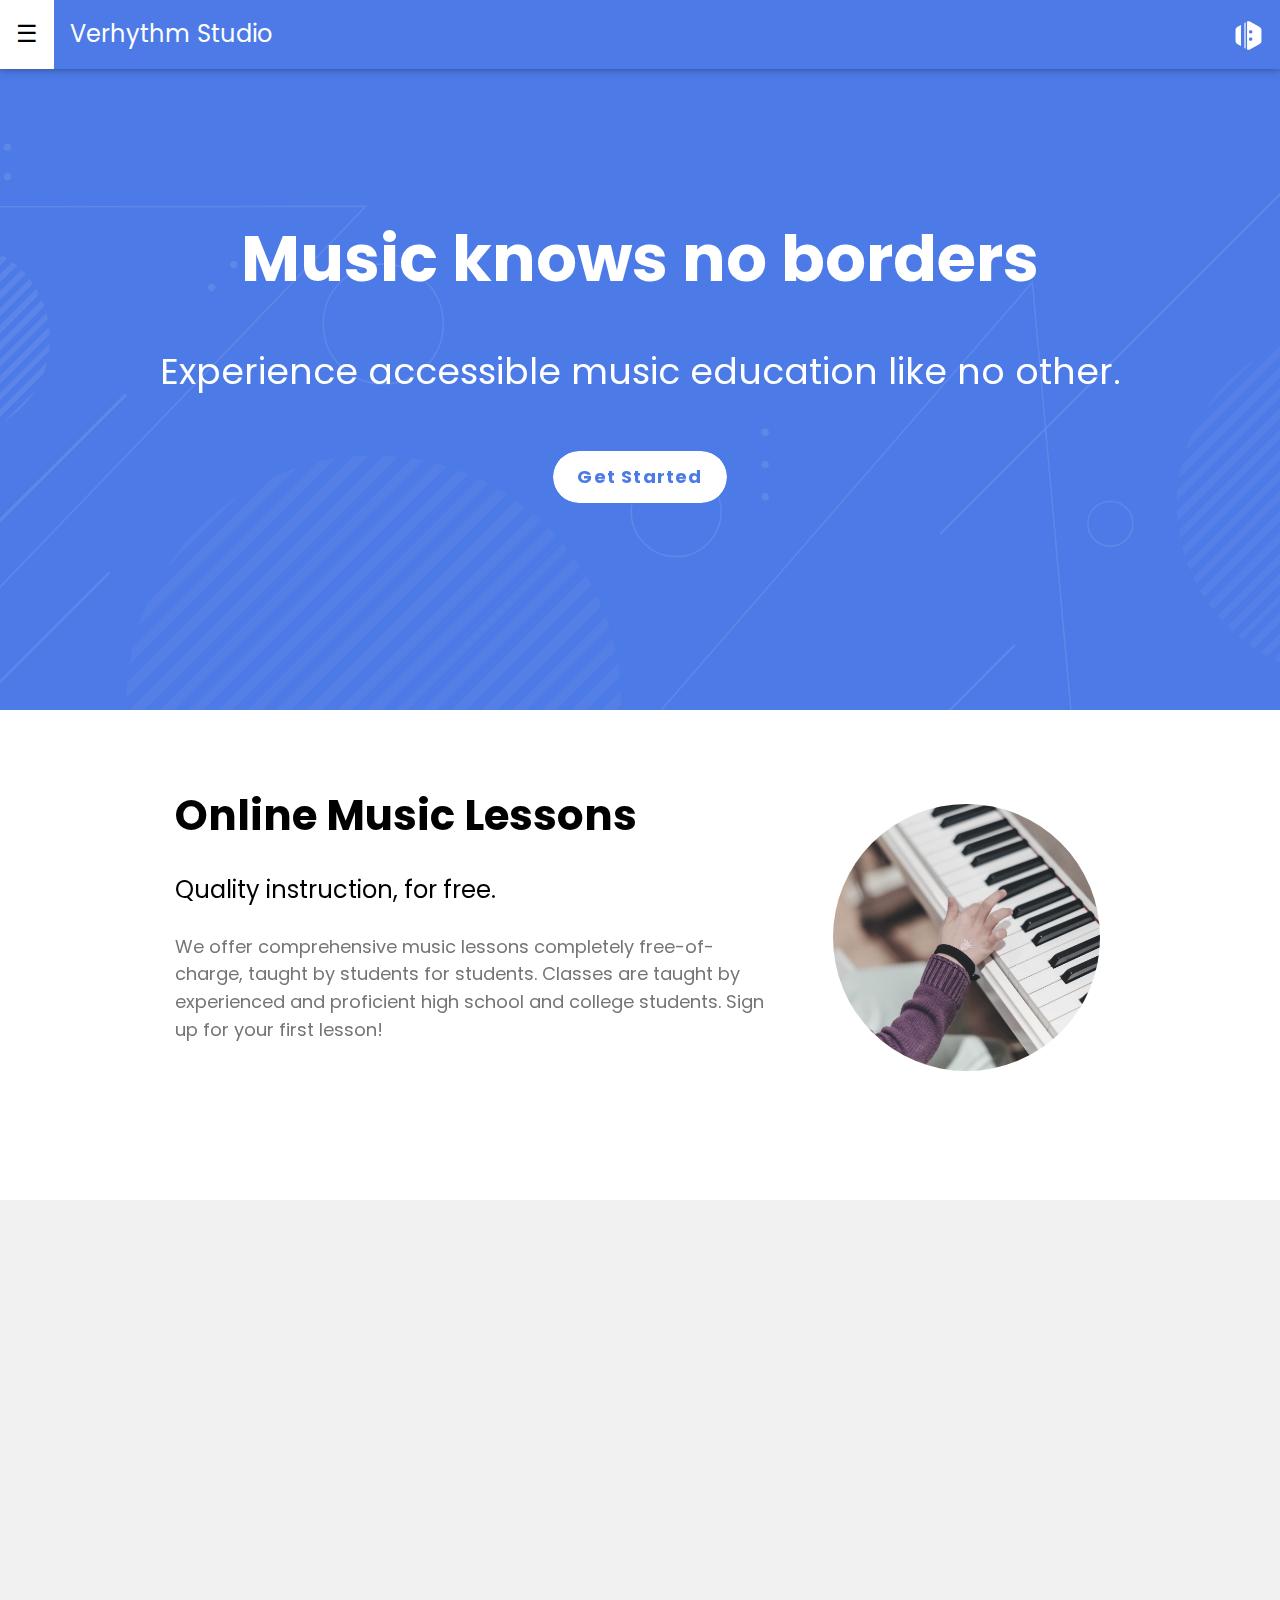
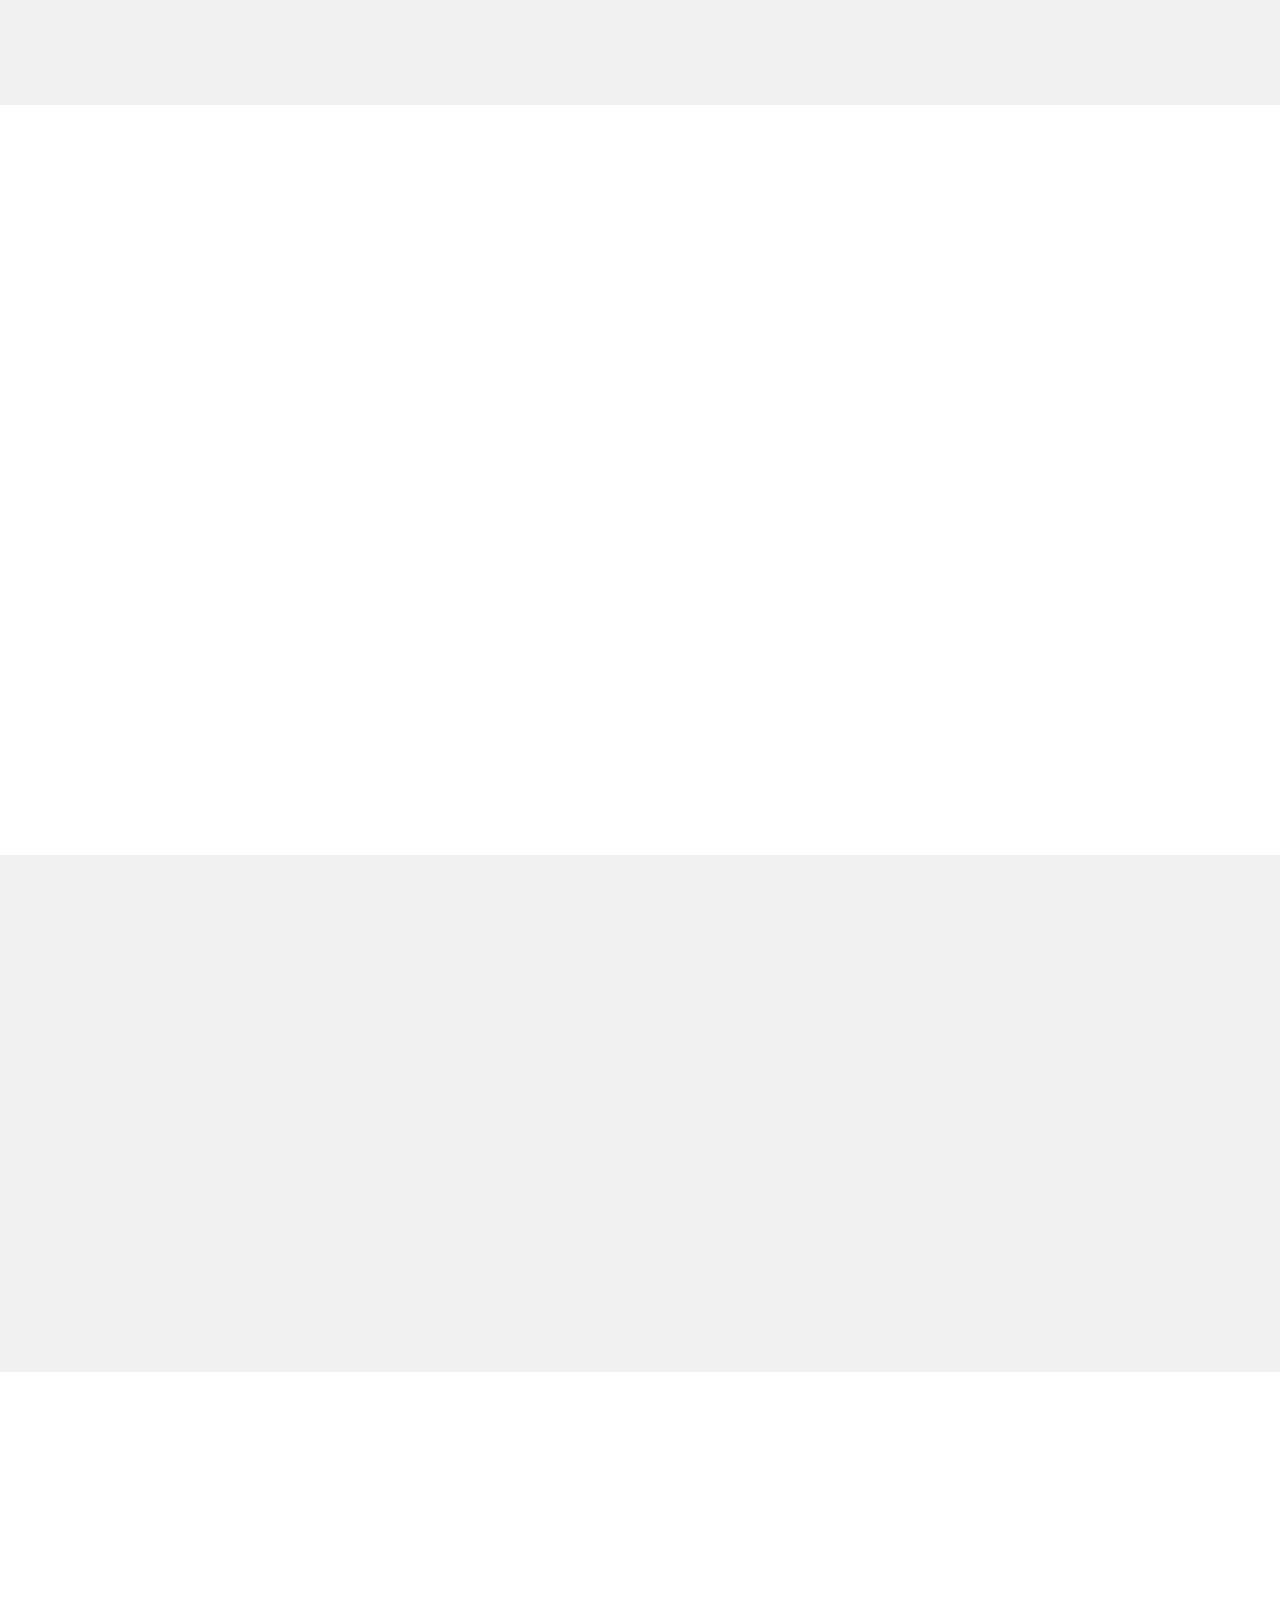
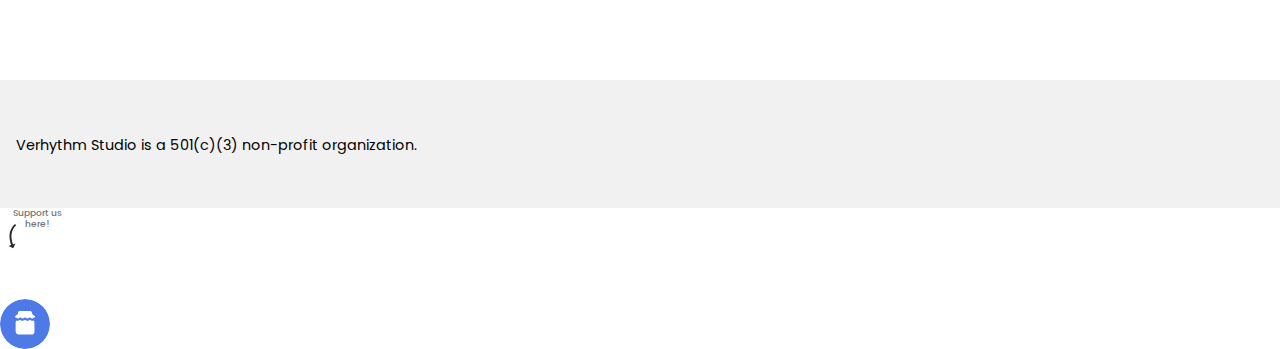
==== commit 035578f1: "Update index.html" ====
--- a/index.html
+++ b/index.html
@@ -30,12 +30,12 @@
     <h3 class="w3-padding"><b>Verhythm<br>Studio</b></h3>
   	<div class="w3-bar-block">
     	<a onclick="w3_close()" class="w3-bar-item w3-button w3-hover-light-grey">Home</a> 
-    	<a href="https://aecyi.github.io/lessons" onclick="w3_close()" class="w3-bar-item w3-button w3-hover-light-grey">Lessons</a> 
-    	<a href="https://aecyi.github.io/resources" onclick="w3_close()" class="w3-bar-item w3-button w3-hover-light-grey">Resources</a> 
+    	<a href="https://verhythm.org/lessons" onclick="w3_close()" class="w3-bar-item w3-button w3-hover-light-grey">Lessons</a> 
+    	<a href="https://verhythm.org/resources" onclick="w3_close()" class="w3-bar-item w3-button w3-hover-light-grey">Resources</a> 
     	<a href="https://verhythm.org/our-team" onclick="w3_close()" class="w3-bar-item w3-button w3-hover-light-grey">Our Team</a> 
-    	<a href="https://aecyi.github.io/join-us" onclick="w3_close()" class="w3-bar-item w3-button w3-hover-light-grey">Join Us</a> 
-    	<a href="https://aecyi.github.io/contact" onclick="w3_close()" class="w3-bar-item w3-button w3-hover-light-grey">Contact</a>
-    	<a href="https://aecyi.github.io/donate" onclick="w3_close()" class="w3-bar-item w3-button w3-hover-indigo">Donate</a>
+    	<a href="https://verhythm.org/join-us" onclick="w3_close()" class="w3-bar-item w3-button w3-hover-light-grey">Join Us</a> 
+    	<a href="https://verhythm.org/contact" onclick="w3_close()" class="w3-bar-item w3-button w3-hover-light-grey">Contact</a>
+    	<a href="https://verhythm.org/donate" onclick="w3_close()" class="w3-bar-item w3-button w3-hover-indigo">Donate</a>
  	 </div>
   </div>
   
@@ -191,7 +191,7 @@
 	var kofi_url = "https://www.ko-fi.com";
 	var bmc = 1;
 	var bmc_url = "https://www.buymeacoffee.com";
-	var patreon = 1;
+	var patreon = 0;
 	var pat_url = "https://www.patreon.com";
 	var paypal = 0;
 </script>
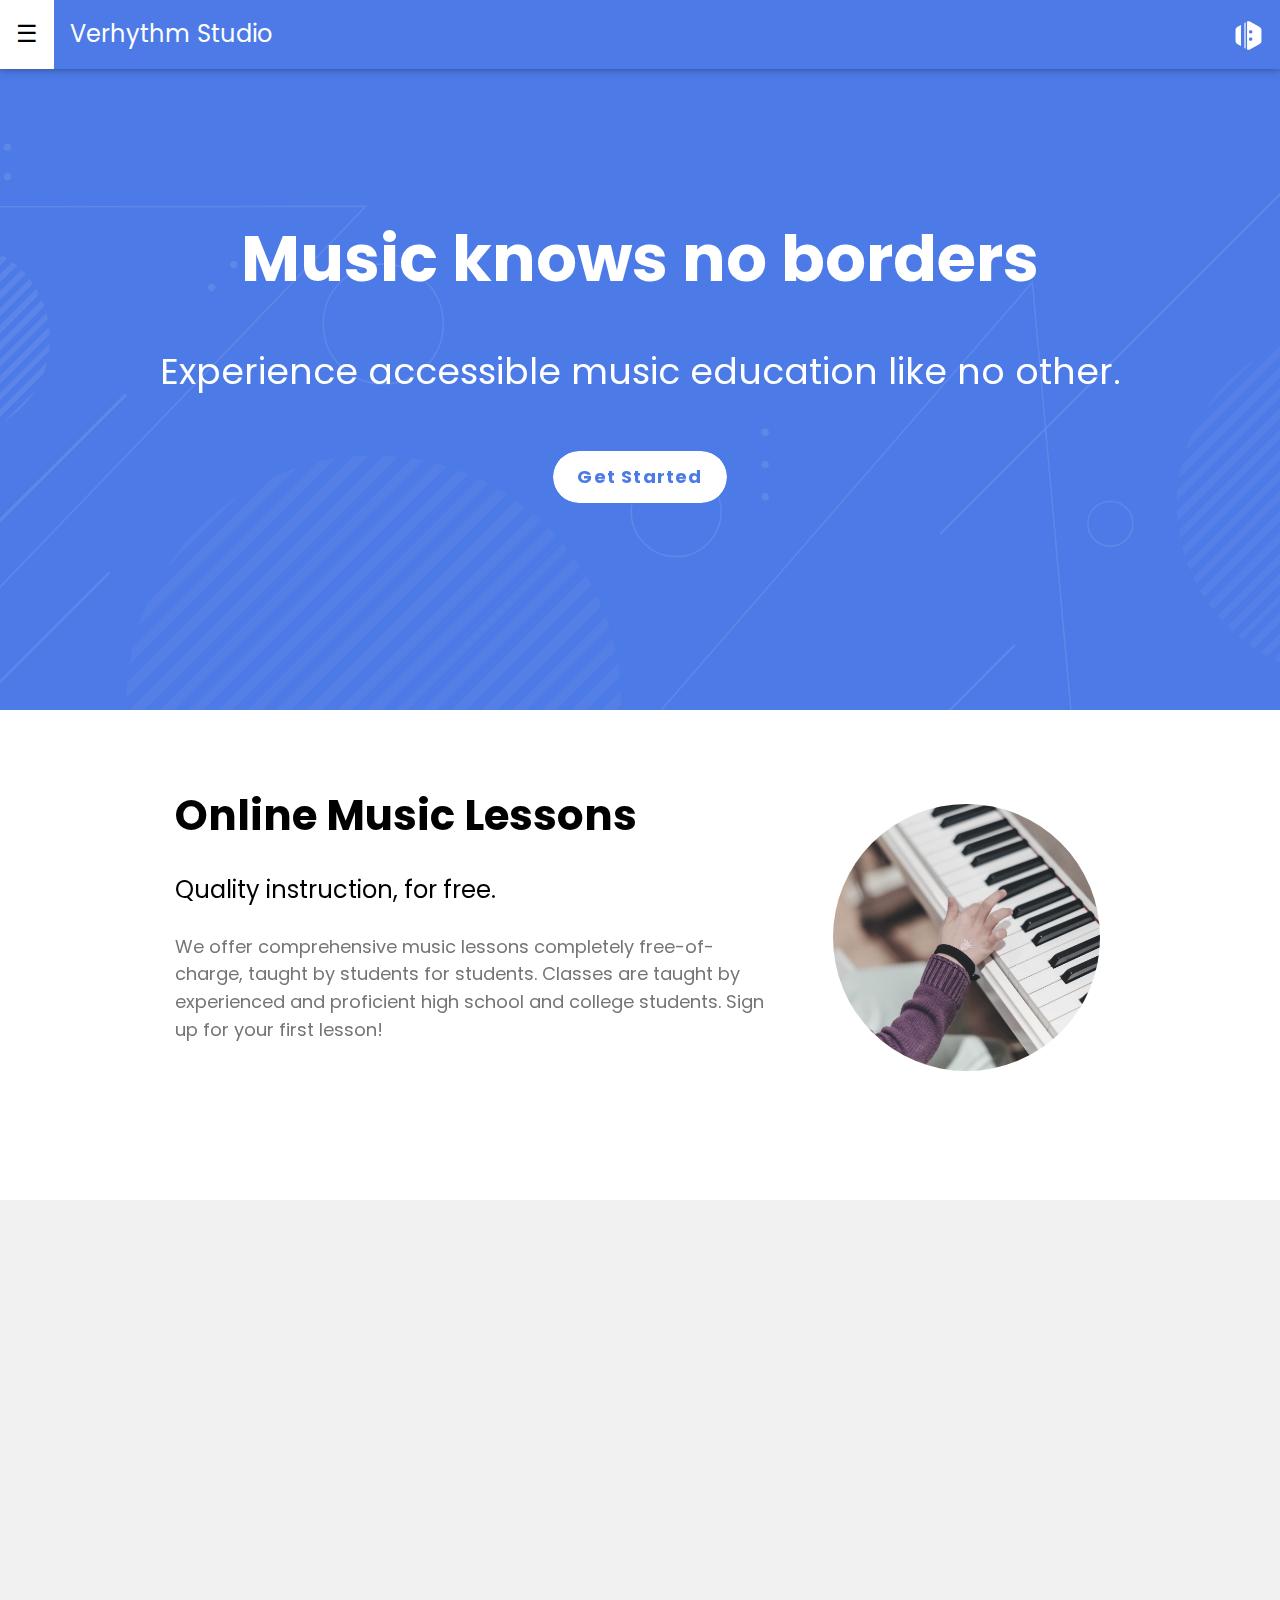
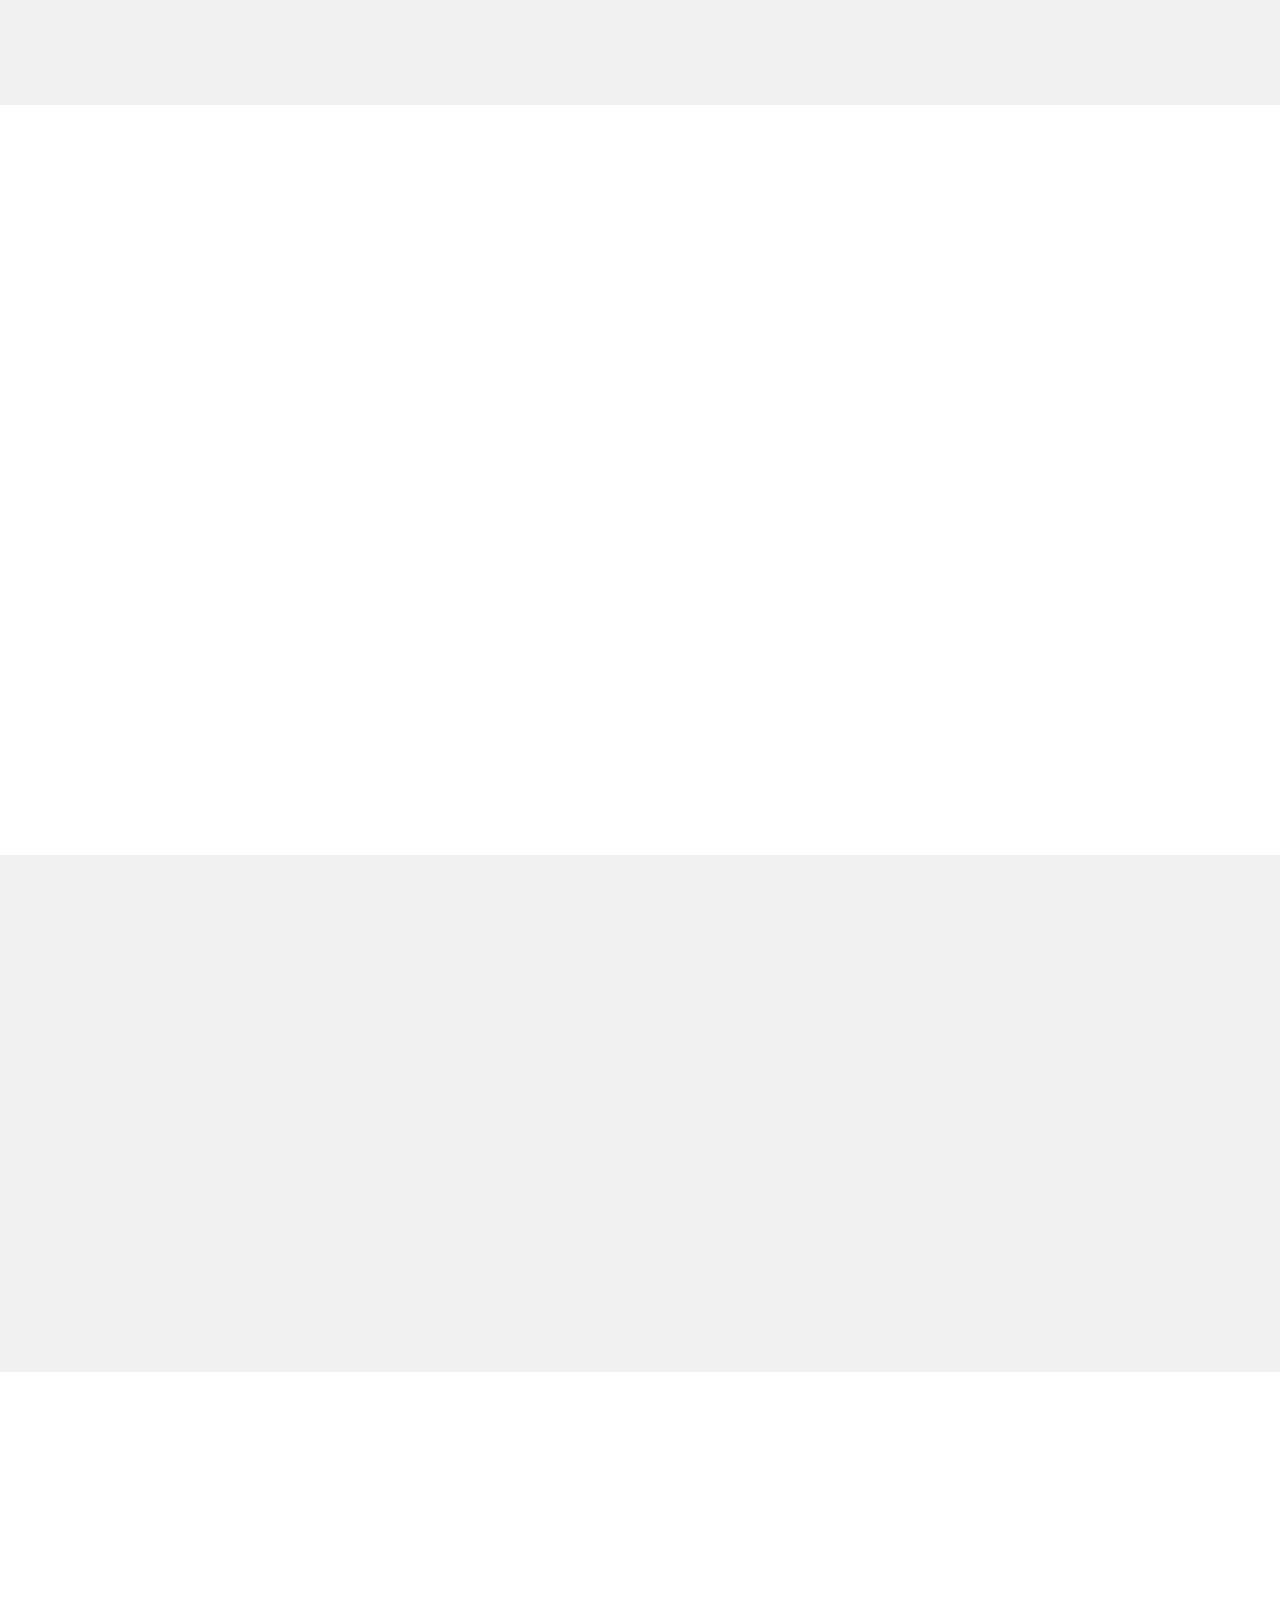
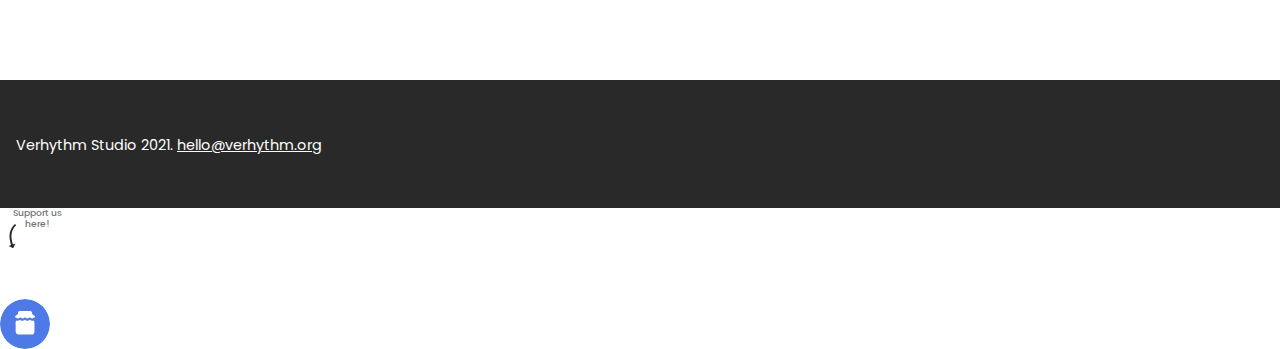
==== commit 774015bd: "Update index.html" ====
--- a/index.html
+++ b/index.html
@@ -56,7 +56,7 @@
 <header class="blue-background w3-container w3-center w3-text-white" style="padding:200px 30px">
   <h1 class="w3-jumbo" data-aos="fade-in" data-aos-delay="50"><b>Music knows no borders</b></h1>
   <p class="w3-xxlarge" data-aos="fade-in" data-aos-delay="200">Experience accessible music education like no other.</p>
-<a href="https://aecyi.github.io/lessons" class="white-button w3-padding-large w3-large w3-margin-top" data-aos="fade-up" data-aos-delay="500"><b>Get Started</b></a>
+<a href="https://verhythm.org/lessons" class="white-button w3-padding-large w3-large w3-margin-top" data-aos="fade-up" data-aos-delay="500"><b>Get Started</b></a>
 </header>
 
 
@@ -69,7 +69,7 @@
 
       <p class="w3-text-grey">We offer comprehensive music lessons completely free-of-charge, taught by students for students. 
 Classes are taught by experienced and proficient high school and college students.  Sign up for your first lesson!</p>
-<a href="https://aecyi.github.io/lessons" class="blue-button w3-padding-large w3-large w3-margin-top" data-aos="fade-in" data-aos-delay="100"><b>Learn More</b></a>
+<a href="https://verhythm.org/lessons" class="blue-button w3-padding-large w3-large w3-margin-top" data-aos="fade-in" data-aos-delay="100"><b>Learn More</b></a>
     </div>
 
     <div class="w3-third w3-center" data-aos="fade-in">
@@ -92,7 +92,7 @@
 
       <p class="w3-text-dark-grey">We have a collection of online resources, including instructional videos and quizzes, that are dedicated to helping beginner students get started. 
 Courses include reading sheet music, music theory, and others!</p>
-<a href="https://aecyi.github.io/resources" class="blue-button w3-padding-large w3-large w3-margin-top" data-aos="fade-in" data-aos-delay="100"><b>Learn More</b></a>
+<a href="https://verhythm.org/resources" class="blue-button w3-padding-large w3-large w3-margin-top" data-aos="fade-in" data-aos-delay="100"><b>Learn More</b></a>
 
     </div>
   </div>
@@ -102,7 +102,7 @@
 <!-- Our Vision -->
 <div class="w3-container black-background w3-text-white w3-center w3-padding-64">
     <h1 class="w3-margin w3-xlarge" data-aos="fade-in" style="padding-left: 25px;padding-right: 25px">We're a group of high school students dedicated to providing free music education for all.</h1>
-<a href="https://aecyi.github.io/our-vision" class="white-button-black w3-padding-large w3-large w3-margin-top" data-aos="fade-in" data-aos-delay="100"><b>Our Vision</b></a>
+<a href="https://verhythm.org/our-vision" class="white-button-black w3-padding-large w3-large w3-margin-top" data-aos="fade-in" data-aos-delay="100"><b>Our Vision</b></a>
 </div>
 
 
@@ -114,7 +114,7 @@
       <h4 class="w3-padding-16">Meet your music instructors.</h4>
 
       <p class="w3-text-grey">Verhythm is composed of a team of volunteer instructors and operations members. Our experienced teachers are passionate about what they do and patient with children.</p>
-<a href="https://aecyi.github.io/our-team" class="blue-button w3-padding-large w3-large w3-margin-top" data-aos="fade-in" data-aos-delay="100"><b>Our Team</b></a>
+<a href="https://verhythm.org/our-team" class="blue-button w3-padding-large w3-large w3-margin-top" data-aos="fade-in" data-aos-delay="100"><b>Our Team</b></a>
 
     </div>
 
@@ -138,7 +138,7 @@
 
       <p class="w3-text-dark-grey">Love to teach students? Want to earn some extra volunteer hours? Apply to be an instructor at Verhythm!
 We’re always looking for passionate, skilled instructors to join our team.</p>
-<a href="https://aecyi.github.io/join-us" class="blue-button w3-padding-large w3-large w3-margin-top" data-aos="fade-in" data-aos-delay="100"><b>Join Our Team</b></a>
+<a href="https://verhythm.org/join-us" class="blue-button w3-padding-large w3-large w3-margin-top" data-aos="fade-in" data-aos-delay="100"><b>Join Our Team</b></a>
     </div>
   </div>
 </div>
@@ -147,12 +147,14 @@
 <!-- Donate -->
 <div class="w3-container indigo-background w3-text-white w3-center w3-padding-64">
     <h1 class="w3-margin w3-xlarge" data-aos="fade-in" style="padding-left: 25px;padding-right: 25px">Want to support our cause? Consider making a donation towards Verhythm Studio. 100% goes towards improving our organization.</h1>
-<a href="https://aecyi.github.io/donate" class="white-button-dark w3-padding-large w3-large w3-margin-top" data-aos="fade-in" data-aos-delay="100"><b>Donate</b></a>
-</div>
-
+<a href="https://verhythm.org/donate" class="white-button-dark w3-padding-large w3-large w3-margin-top" data-aos="fade-in" data-aos-delay="100"><b>Donate</b></a>
+</div>
 
 <!-- Footer -->
-<div class="w3-light-grey w3-container w3-padding-32" style="padding-right:58px"><p class="w3-left"><small>Verhythm Studio is a 501(c)(3) non-profit organization.</small></p></div>
+<div class="w3-black w3-container w3-padding-32" style="padding-right:58px"><p class="w3-left"><small>Verhythm Studio 2021. <script>
+emailE=('hello@' + 'verhythm.org')
+document.write('<A href="mailto:' + emailE + '">' + emailE + '</a>')
+</script></small></p></div>
 
 
 <script>
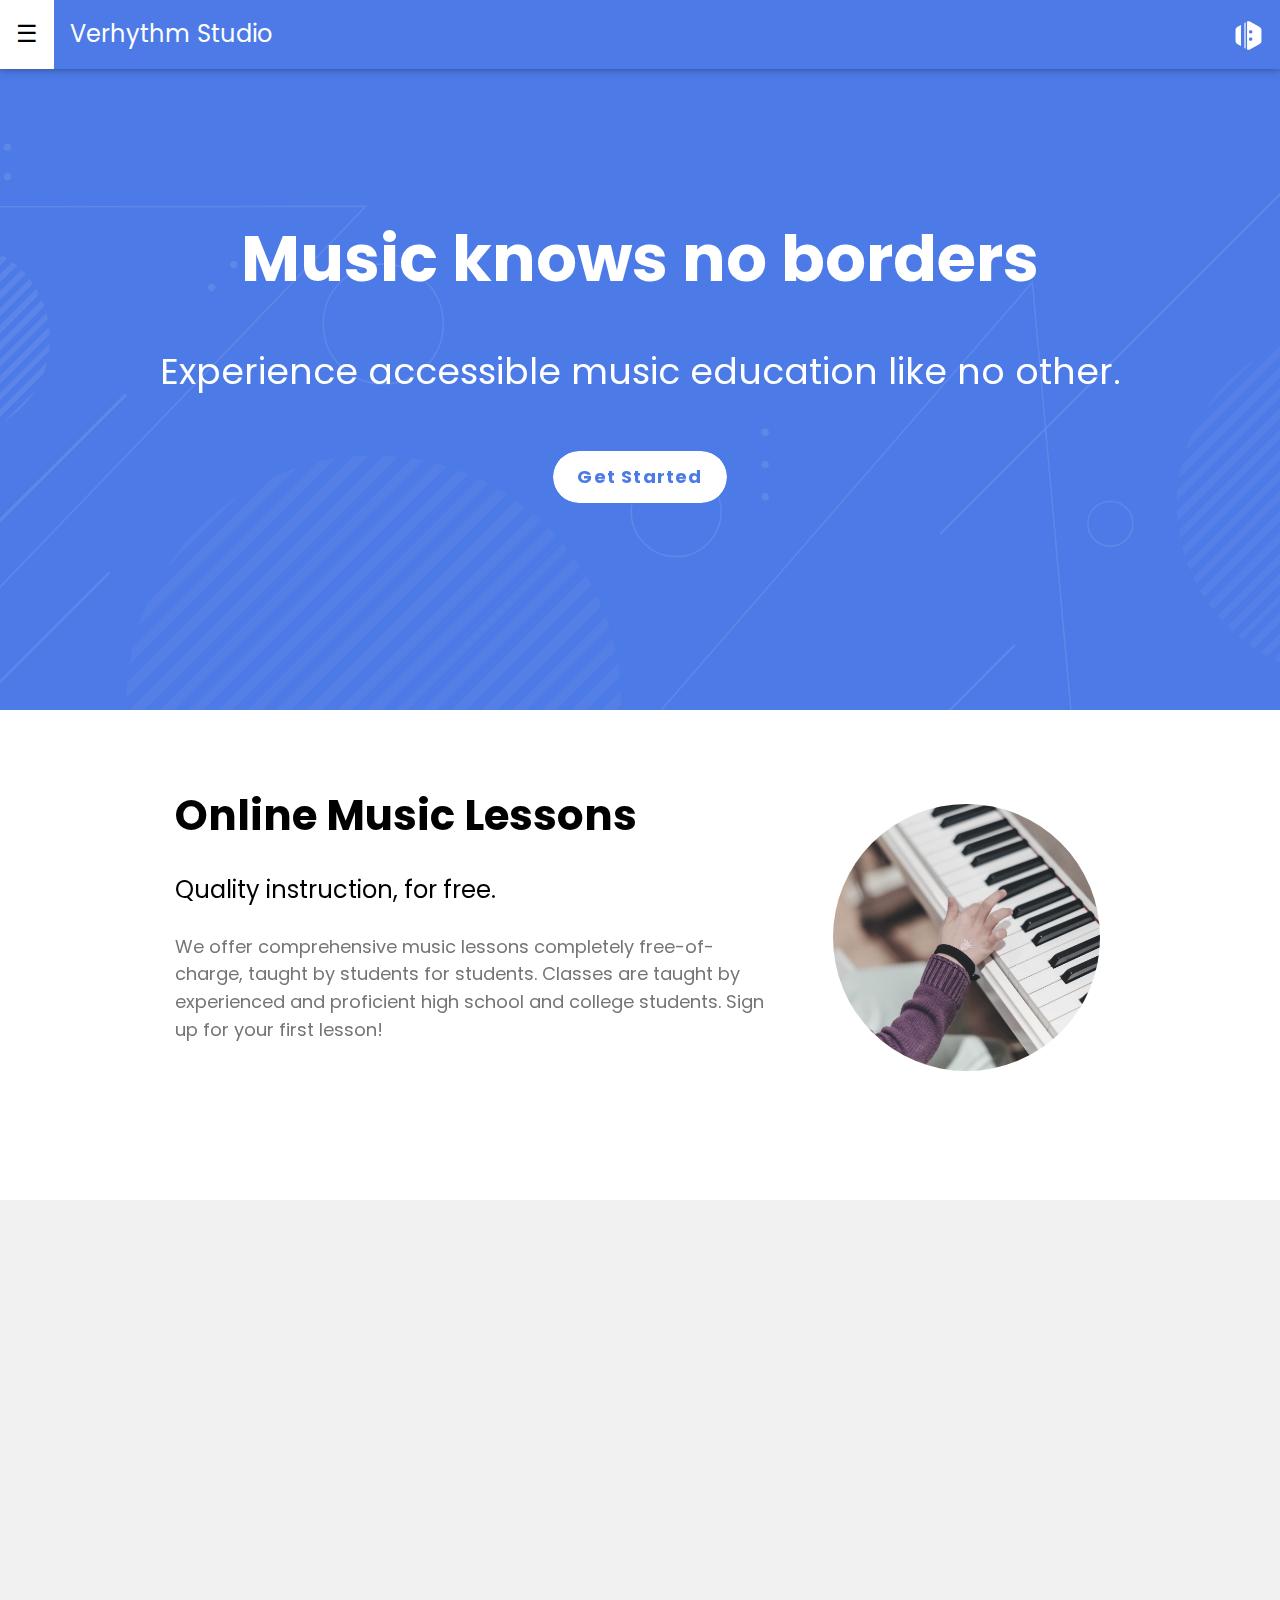
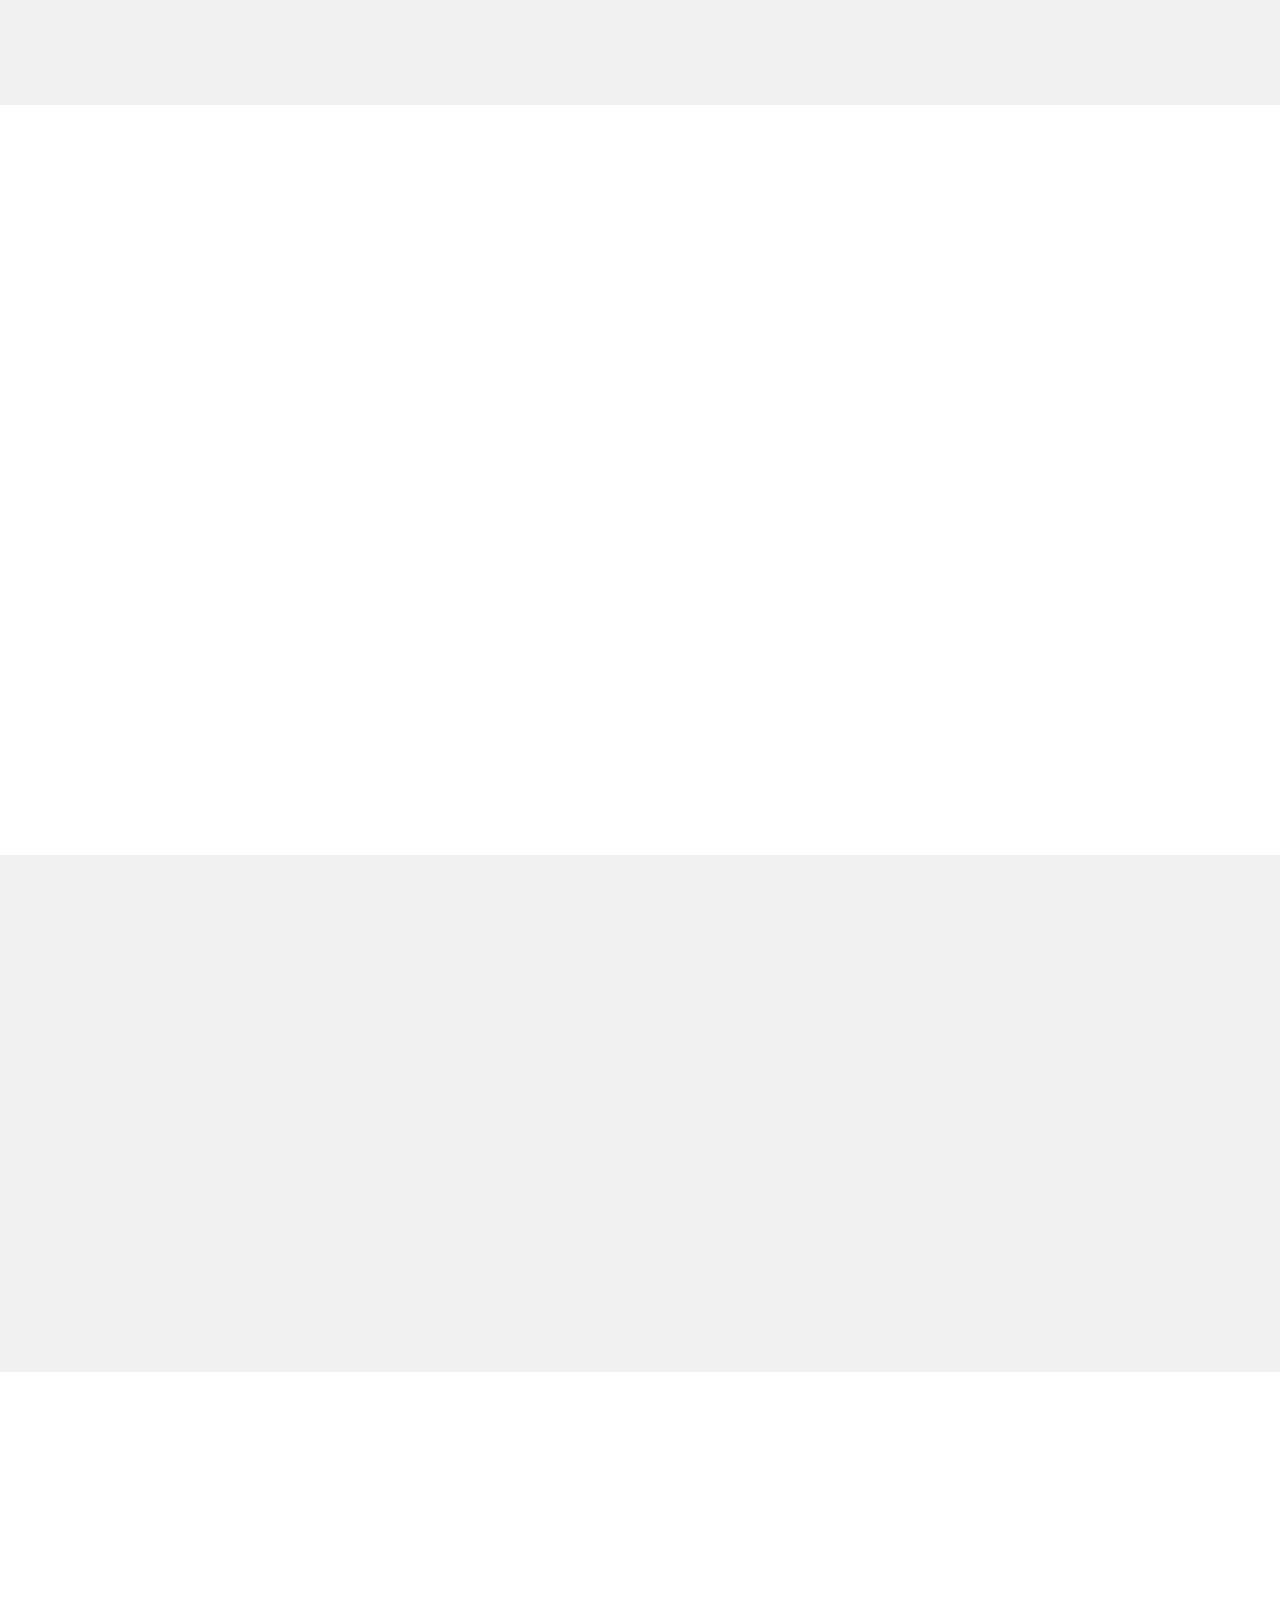
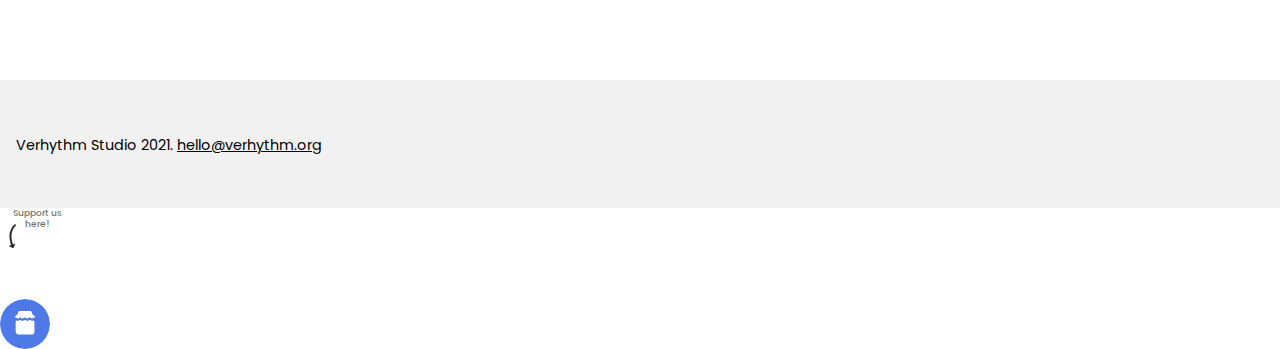
==== commit bd2ba45b: "Update index.html" ====
--- a/index.html
+++ b/index.html
@@ -151,7 +151,7 @@
 </div>
 
 <!-- Footer -->
-<div class="w3-black w3-container w3-padding-32" style="padding-right:58px"><p class="w3-left"><small>Verhythm Studio 2021. <script>
+<div class="w3-light-grey w3-container w3-padding-32" style="padding-right:58px"><p class="w3-left"><small>Verhythm Studio 2021. <script>
 emailE=('hello@' + 'verhythm.org')
 document.write('<A href="mailto:' + emailE + '">' + emailE + '</a>')
 </script></small></p></div>
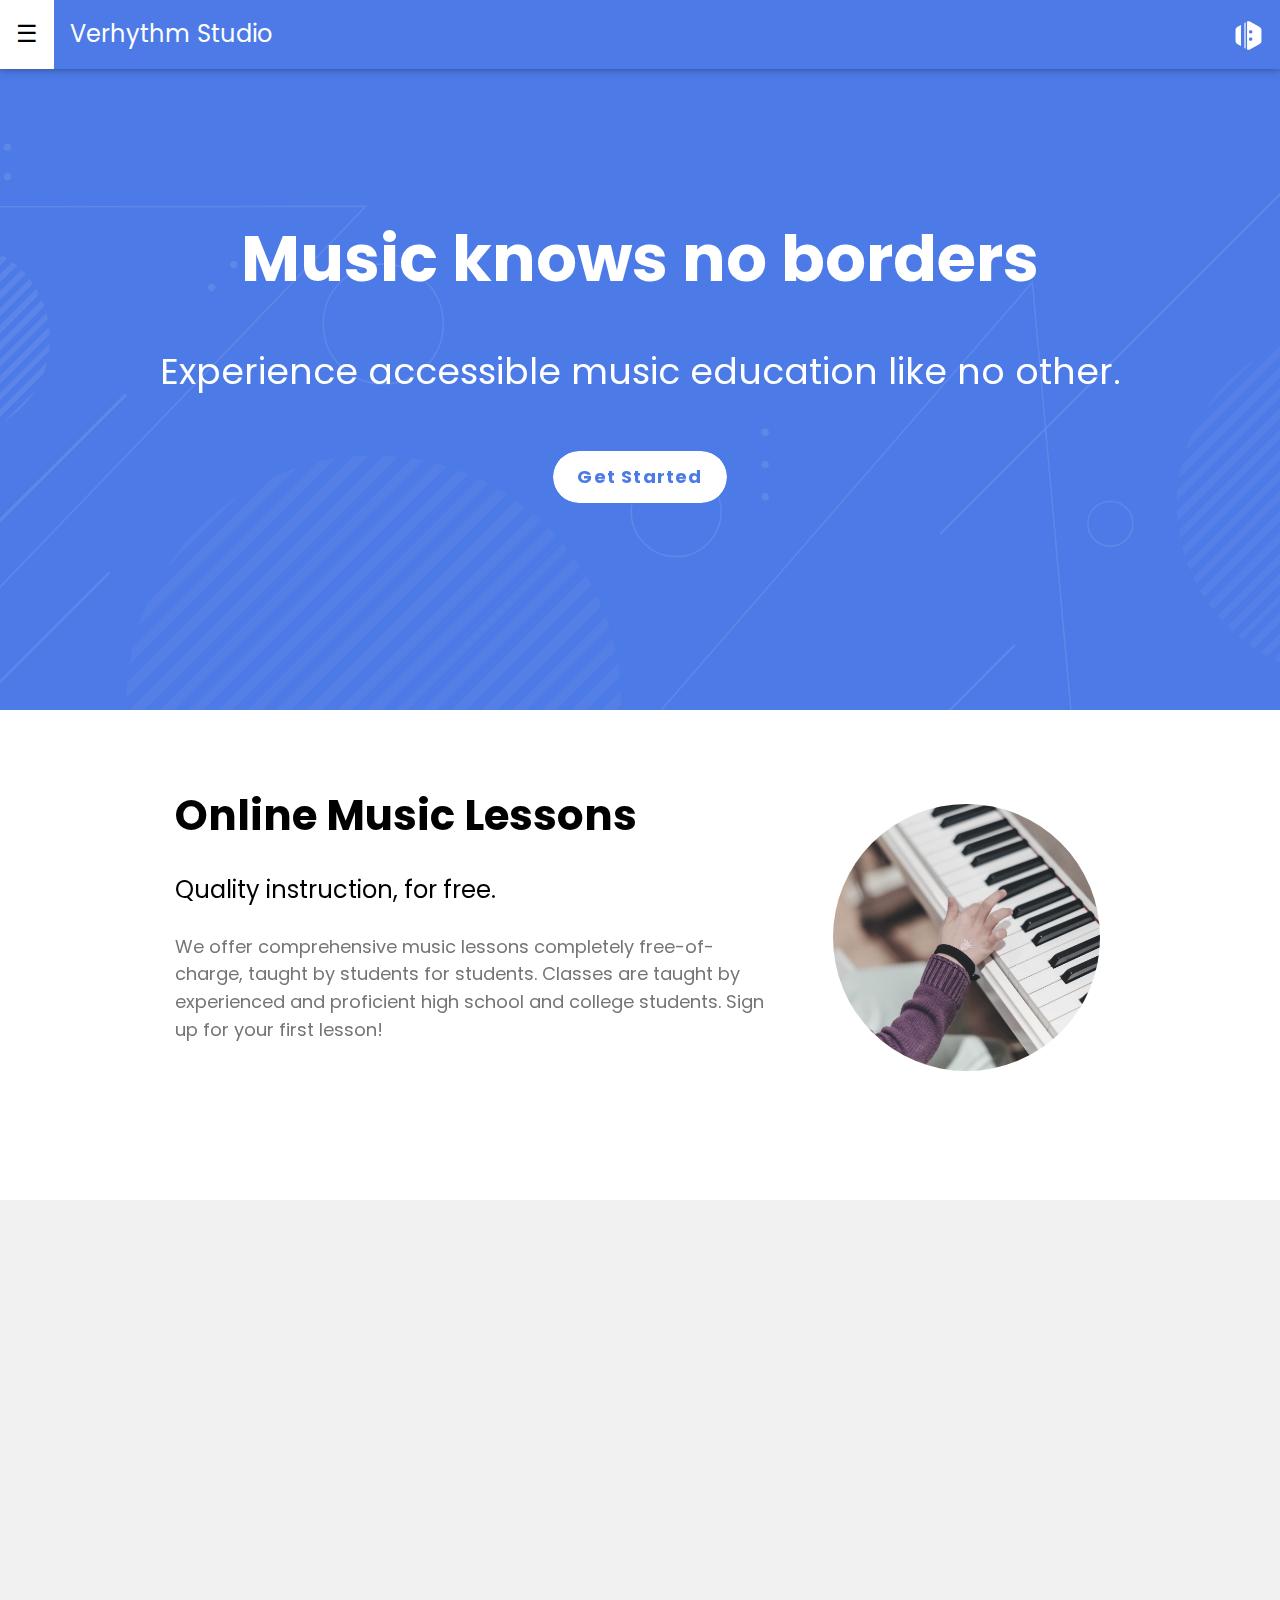
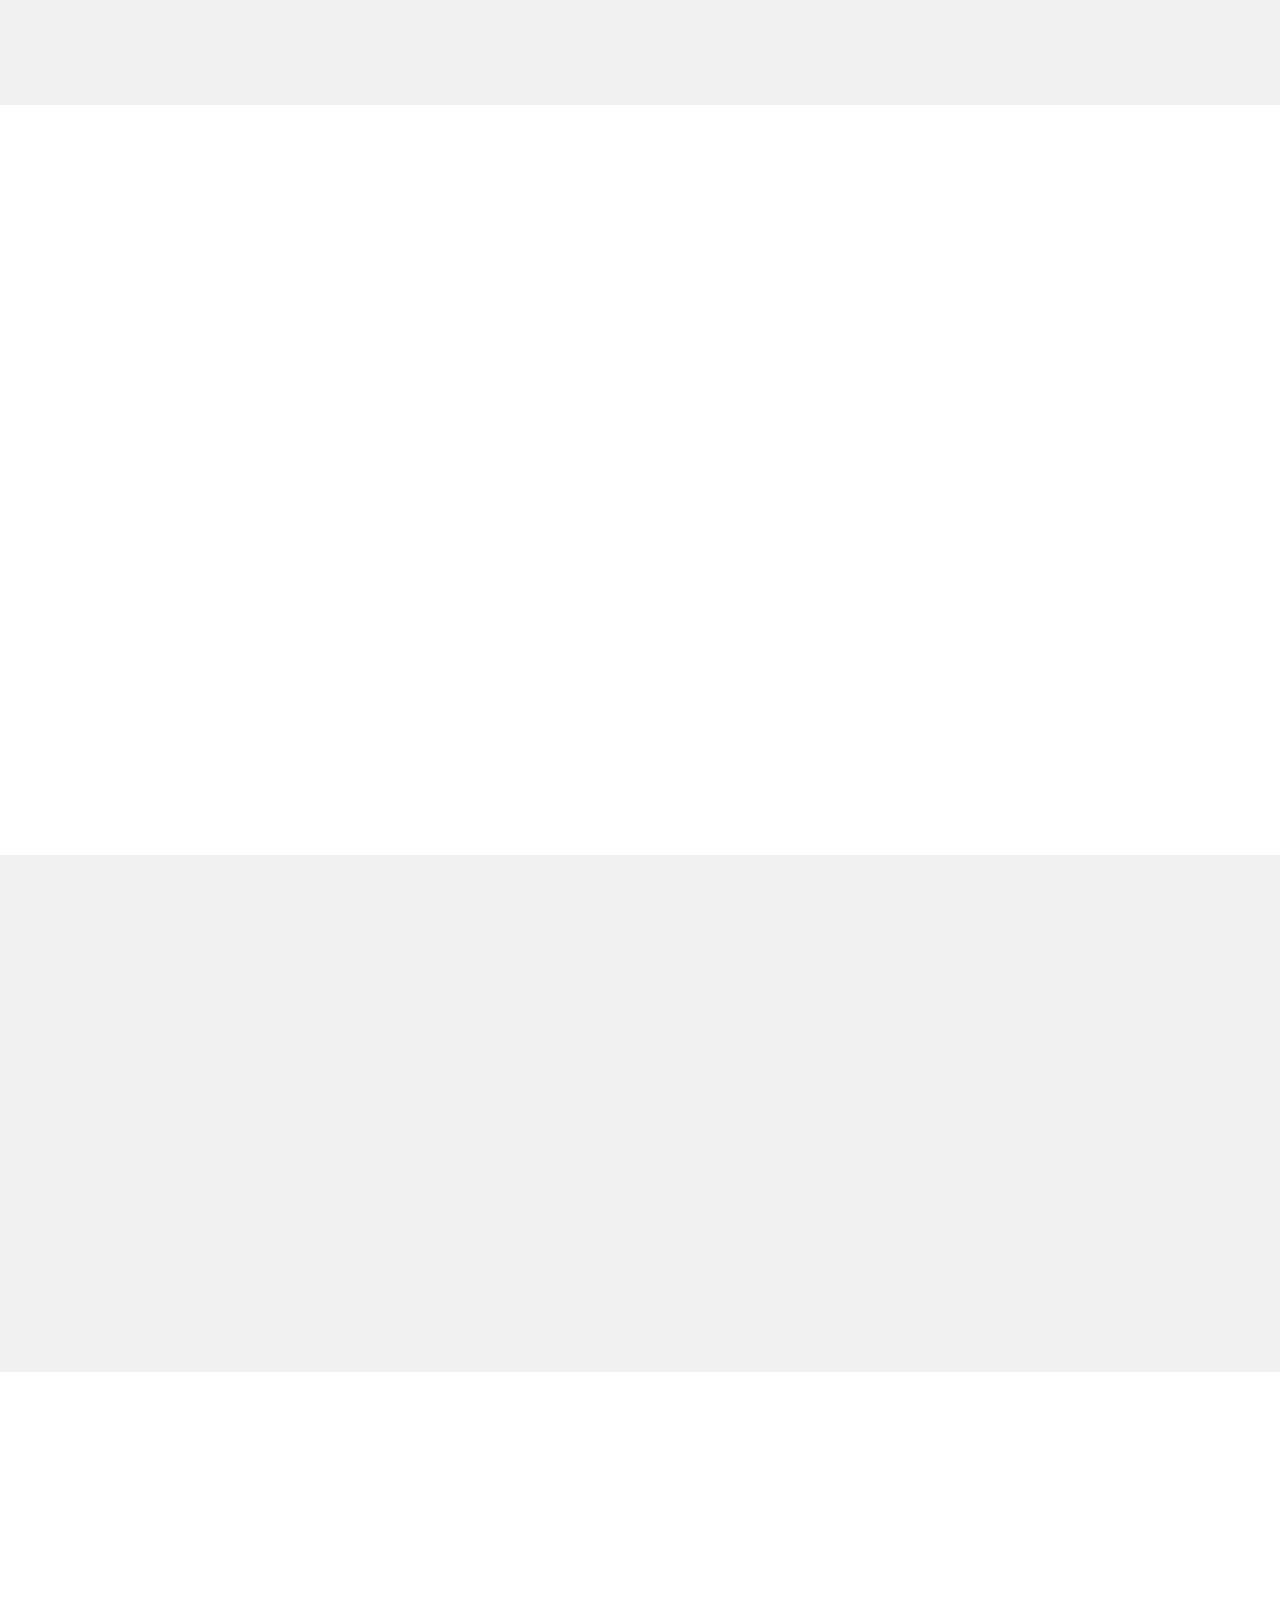
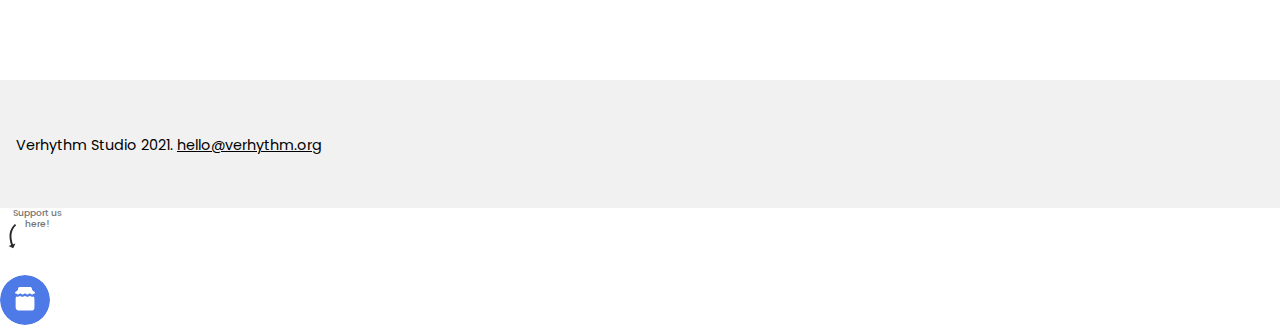
==== commit 5ffdb061: "Update index.html" ====
--- a/index.html
+++ b/index.html
@@ -189,10 +189,10 @@
 <script>
 	var style = 2;
 	var position = 1;
-	var kofi = 1;
+	var kofi = 0;
 	var kofi_url = "https://www.ko-fi.com";
 	var bmc = 1;
-	var bmc_url = "https://www.buymeacoffee.com";
+	var bmc_url = "https://www.buymeacoffee.com/verhythm";
 	var patreon = 0;
 	var pat_url = "https://www.patreon.com";
 	var paypal = 0;
